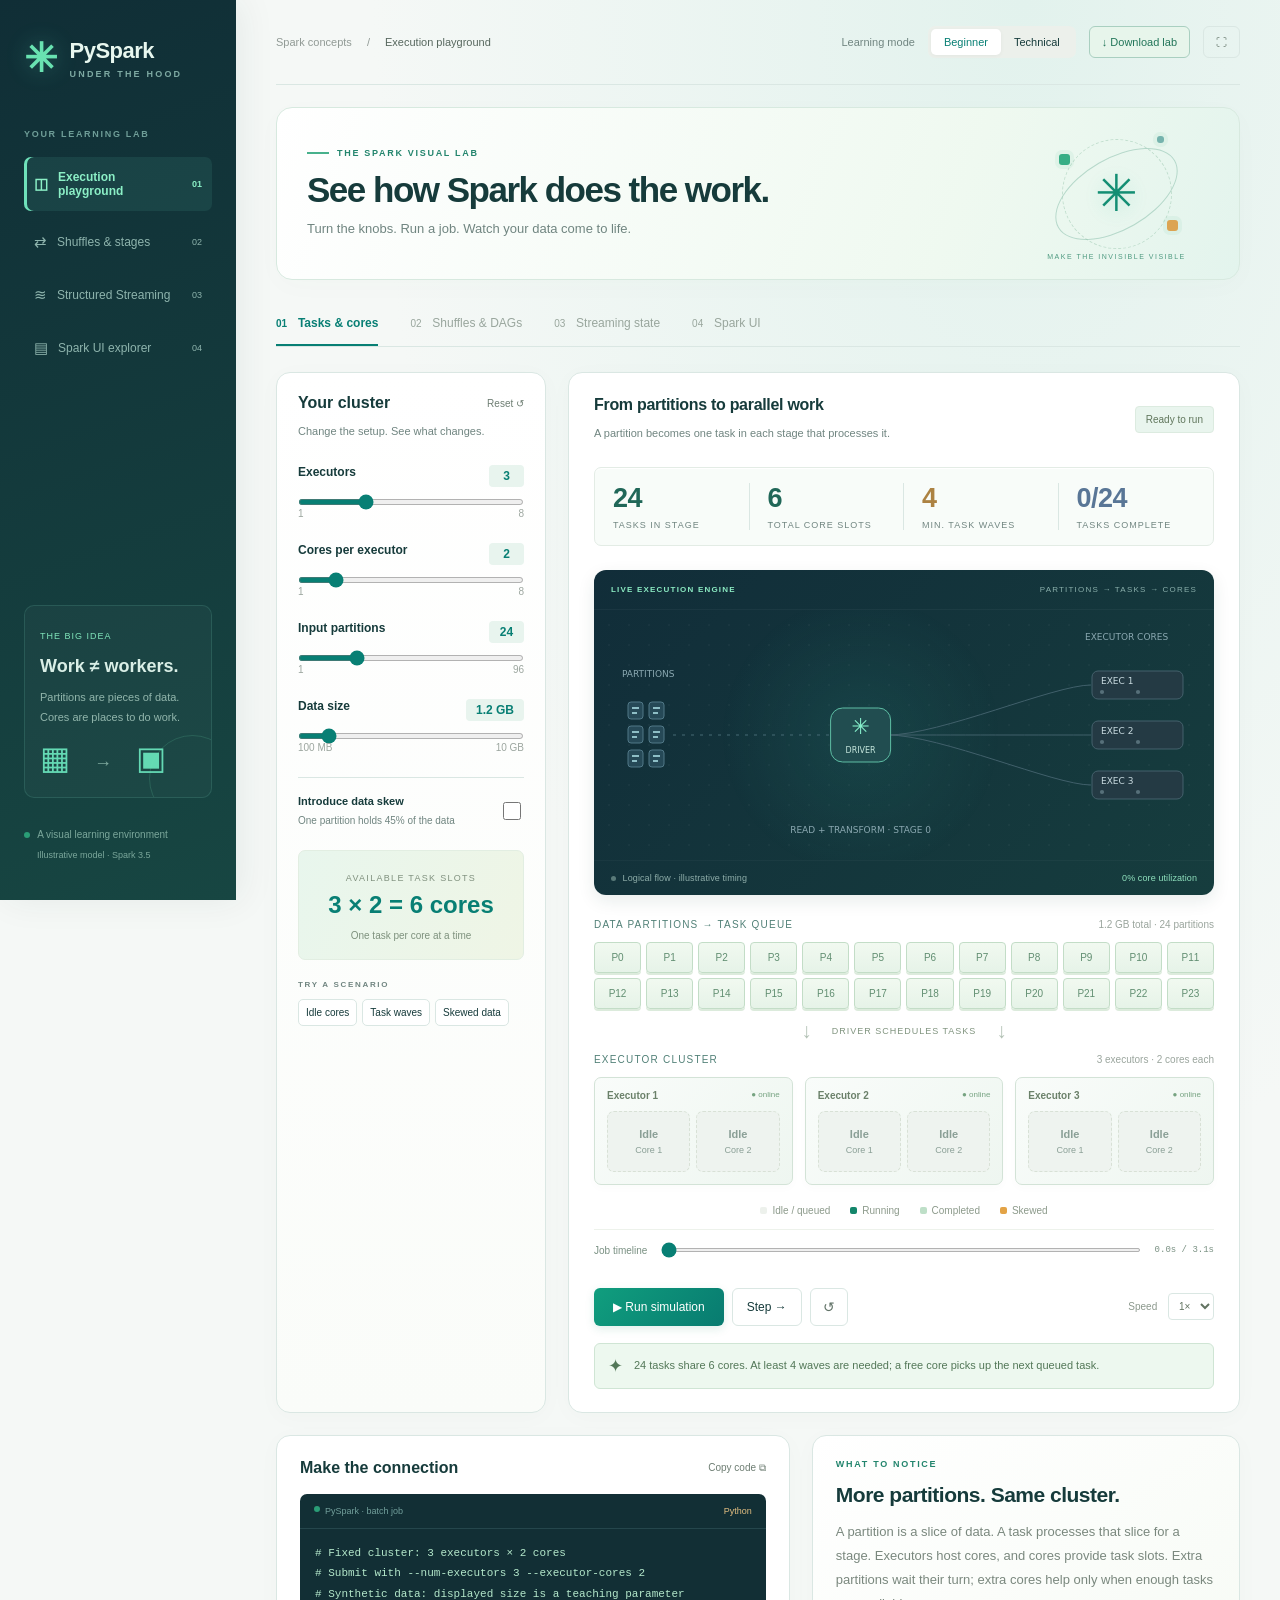
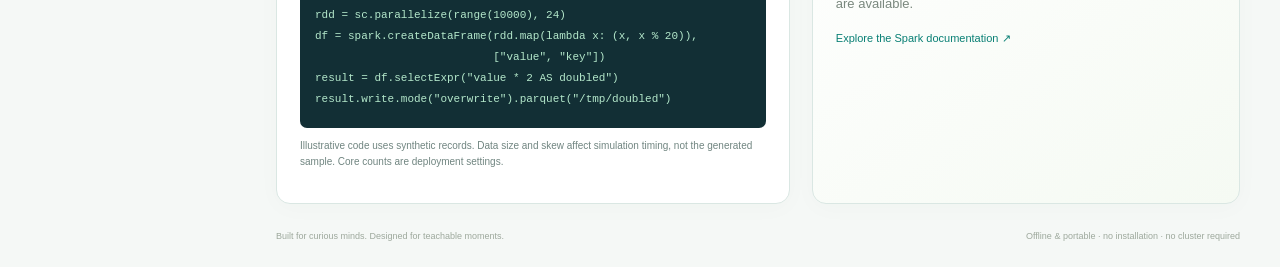
==== index.html @ b38eea1f "Add interactive offline PySpark visual lab" ====
<!doctype html><html lang="en"><head><meta charset="utf-8"><meta name="viewport" content="width=device-width,initial-scale=1"><meta name="description" content="An interactive visual lab for understanding Spark tasks, executor cores, shuffles and stateful streaming."><title>PySpark Under the Hood</title><style>:root{--green:#087d60;--mint:#e6f5ed;--ink:#1f3430;--muted:#7c8883;--line:#e2e8e3;--amber:#e6a23c}*{box-sizing:border-box}body{margin:0;background:#f7f9f6;color:var(--ink);font:14px -apple-system,BlinkMacSystemFont,"Segoe UI",sans-serif}button,input,select{font:inherit}button,a,input,select{outline-offset:4px}button{cursor:pointer}button{border:0;background:none;color:inherit}aside{position:fixed;inset:0 auto 0 0;width:236px;background:#fff;border-right:1px solid var(--line);padding:35px 24px;display:flex;flex-direction:column}.brand{display:flex;gap:12px;align-items:center;color:var(--ink);text-decoration:none;font-size:22px;font-weight:750;letter-spacing:-.5px}.logo{font-size:40px;color:var(--green)}.brand-sub{display:block;font-size:9px;letter-spacing:2.2px;margin-top:5px}.nav-label,.preset-label{font-size:9px;letter-spacing:1.7px;color:var(--muted);font-weight:700;margin:48px 0 18px}nav{display:grid;gap:9px}nav button{display:flex;gap:10px;align-items:center;padding:13px 10px;text-align:left;border-radius:7px;font-size:15px;color:#7e8984}nav button span{font-size:12px}nav small{margin-left:auto;font-size:9px}nav button.selected{background:var(--mint);color:var(--green);font-weight:650}.sidebar-note{margin-top:auto;border:1px solid #e2ece4;border-radius:10px;background:#f9fbf8;padding:20px 15px}.pill{font-size:9px;letter-spacing:1px;color:var(--green)}h3{font-size:18px;margin:14px 0 9px}.sidebar-note p{font-size:11px;line-height:1.8;color:#7c8883}.mini-blocks{font-size:32px;color:var(--green)}.mini-blocks span{font-size:18px;margin:0 15px;color:#a4b2a9}.aside-footer{font-size:10px;line-height:2;margin-top:27px;color:#74827a}.aside-footer small{padding-left:13px;font-size:9px}.green-dot{display:inline-block;width:6px;height:6px;background:#2a9d76;border-radius:100%;margin-right:5px}main{margin-left:236px;padding:0 40px;max-width:1700px}header{height:85px;border-bottom:1px solid var(--line);display:flex;justify-content:space-between;align-items:center;font-size:11px}.breadcrumb{color:#919a95}.breadcrumb span{margin:0 12px}.breadcrumb b{color:#57675e;font-weight:500}.header-actions{display:flex;align-items:center;gap:13px}.mode-label{color:var(--muted)}.segmented{background:#ecf0eb;padding:3px;border-radius:7px;display:flex}.segmented button{font-size:11px;padding:7px 13px;border-radius:5px}.segmented button.active{background:#fff;box-shadow:0 1px 4px #0000000b;color:var(--green)}.icon-button{border:1px solid var(--line);border-radius:6px;padding:9px 12px;color:#627368}.heading{display:flex;justify-content:space-between;align-items:center;padding:32px 0 25px}.eyebrow{font-size:9px;letter-spacing:1.7px;font-weight:700;color:var(--green)}h1{font-size:34px;letter-spacing:-1.1px;margin:12px 0 9px;font-weight:650}.heading p{color:var(--muted);font-size:13px;margin:0}.lab-badge{border:1px solid var(--line);border-radius:20px;background:#fff;padding:9px 13px;font-size:10px}.lesson-tabs{display:flex;gap:32px;border-bottom:1px solid var(--line);margin-bottom:25px}.lesson-tabs button{padding:14px 0;color:#99a69d;font-size:10px;border-bottom:2px solid transparent}.lesson-tabs span{font-size:12px;margin-left:8px}.lesson-tabs .selected{color:var(--green);border-color:var(--green);font-weight:650}.workspace{display:grid;grid-template-columns:270px minmax(0,1fr);gap:22px}.card{background:#fff;border:1px solid var(--line);border-radius:12px}.controls{padding:21px}.panel-heading{display:flex;justify-content:space-between;align-items:center;gap:12px}h2{font-size:15px;font-weight:650;margin:0}.text-button{font-size:10px;color:#6d7d72;padding:0}.small{font-size:10px;line-height:1.6}.muted{color:var(--muted)}.control{margin-top:23px}.control label{display:flex;justify-content:space-between;font-size:11px;font-weight:600}.control output{background:#f1f5ef;border:1px solid #e6ece4;padding:3px 8px;border-radius:4px;min-width:35px;text-align:center;color:var(--green);font-size:12px}.control input{width:100%;accent-color:var(--green);margin:12px 0 3px;height:5px}.range-ends{display:flex;justify-content:space-between;color:#9ca69f;font-size:9px}.control-divider{border-top:1px solid var(--line);margin:24px 0 17px}.toggle-row{display:flex;justify-content:space-between;align-items:center;font-size:10px;gap:8px}.toggle-row small{display:block;font-size:9px;color:var(--muted);margin-top:6px}.toggle-row input{accent-color:var(--green);width:18px;height:18px}.formula{margin-top:22px;background:#f0f7f1;border:1px solid #e2eee2;border-radius:7px;text-align:center;padding:14px}.formula small{font-size:8px;letter-spacing:1.3px;color:#80917f}.formula b{display:block;font-size:20px;color:var(--green);margin:7px 0}.formula span{font-size:9px;color:#7e917d}.preset-label{margin:20px 0 10px;font-size:8px}.presets{display:flex;gap:5px;flex-wrap:wrap}.presets button{font-size:9px;border:1px solid var(--line);padding:7px;border-radius:5px}.simulation{padding:23px 25px;display:flex;flex-direction:column;min-width:0}.panel-heading p{margin-bottom:0}.status{font-size:9px;white-space:nowrap;border-radius:4px;background:#f0f5ef;color:#60765c;padding:6px 9px}.metrics{display:grid;grid-template-columns:repeat(4,1fr);margin:24px 0;border:1px solid var(--line);border-radius:7px;padding:15px 0}.metric{padding:0 18px;border-right:1px solid var(--line)}.metric:last-child{border:0}.metric b{font-size:24px;font-weight:600;display:block;letter-spacing:-.5px}.metric small{font-size:8px;color:var(--muted);letter-spacing:1px;display:block;margin-top:6px}.visual-label{font-size:9px;letter-spacing:1.3px;color:#76877b;display:flex;justify-content:space-between;margin-bottom:12px}.visual-label span{letter-spacing:0;font-size:9px;color:#9aa59d}.partition-grid{display:grid;grid-template-columns:repeat(12,1fr);gap:5px}.partition{border:1px solid #b5dcc5;background:#edf7ee;border-radius:4px;padding:8px 0;text-align:center;color:#618e71;font-size:9px;transition:background .25s,transform .25s}.partition.running{background:var(--green);color:#fff;border-color:var(--green);transform:translateY(-2px)}.partition.done{background:#c4e5d2;color:#34724e}.partition.hot{border-color:var(--amber);background:#fff2dd;color:#a57927}.partition.hot.running{background:#d89429;color:white}.flow{height:45px;display:flex;align-items:center;justify-content:center;color:#b4c2b6;font-size:21px;gap:20px}.flow small{font-size:9px;color:#80947f;letter-spacing:1px}.executors{display:grid;gap:12px}.executor{border:1px solid #dce7dc;border-radius:7px;padding:12px;background:#fafcf9}.executor-head{display:flex;justify-content:space-between;font-size:9px;margin-bottom:10px;color:#6b816a}.core-grid{display:grid;gap:6px}.core{background:#eef2ed;border:1px dashed #d8e1d6;border-radius:5px;height:55px;display:flex;flex-direction:column;justify-content:center;align-items:center;gap:5px;color:#9ca99a;font-size:9px;position:relative;overflow:hidden}.core.running{background:#e5f4e9;border:1px solid #9bc8ab;color:var(--green)}.core.hot{background:#fff2df;border-color:#e5bc78;color:#a47323}.core b{font-size:10px;z-index:1}.core small{font-size:8px;z-index:1}.core .progress{position:absolute;height:3px;bottom:0;left:0;background:#23966f}.legend{display:flex;justify-content:center;gap:20px;font-size:9px;color:#8c9a8b;padding:20px 0 13px}.legend i{display:inline-block;width:7px;height:7px;border-radius:2px;margin-right:5px;background:#edf1ec}.legend .r{background:#13866b}.legend .d{background:#bedfc8}.legend .h{background:#e3a346}.runbar{border-top:1px solid var(--line);padding-top:17px;display:flex;align-items:center;justify-content:space-between;margin-top:auto}.runbar>div{display:flex;gap:8px}.primary{background:var(--green);color:#fff;padding:11px 17px;border-radius:6px;font-size:11px}.secondary{border:1px solid var(--line);padding:11px 14px;border-radius:6px;font-size:11px}.speed{font-size:10px;color:#8b988c}.speed select{border:1px solid var(--line);padding:6px;border-radius:4px;background:white;color:#627361;margin-left:8px}.insight{display:flex;align-items:center;gap:11px;background:#f4f8ee;border:1px solid #e9eddf;border-radius:6px;margin-top:17px;padding:11px 13px;color:#6a8054}.insight>span{font-size:18px}.insight p{font-size:10px;line-height:1.6;margin:0}.bottom-grid{display:grid;grid-template-columns:1.2fr 1fr;gap:22px;margin:22px 0}.code-card,.takeaway{padding:23px}.code-meta{display:flex;font-size:9px;color:#8ca493;margin-top:17px;padding:12px 14px;background:#162d27;border-radius:7px 7px 0 0}.code-meta span:last-child{margin-left:auto}pre{margin:0;background:#162d27;color:#c6e0ce;padding:0 15px 18px;border-radius:0 0 7px 7px;overflow:auto;font:11px/1.8 ui-monospace,SFMono-Regular,monospace;min-height:150px}.takeaway h2{font-size:21px;margin-top:14px;letter-spacing:-.5px}.takeaway p{font-size:12px;line-height:1.85;color:#7a887e}.takeaway a{font-size:10px;color:var(--green);text-decoration:none}.tech-note{background:#f6f7f4;border-left:2px solid #bdcabb;padding:11px;font-size:10px;line-height:1.7;margin:14px 0}.dag{display:flex;align-items:center;justify-content:center;gap:10px;margin:8px 0 22px;flex-wrap:wrap}.dag-node{border:1px solid #bcd4c2;background:#f0f8f1;border-radius:6px;padding:12px 15px;font-size:10px;text-align:center}.dag-node small{display:block;color:#93a08f;font-size:8px;margin-top:5px}.boundary{color:#af792a;border:1px dashed #dcb36a;background:#fff7e8}.dag-node.current{box-shadow:0 0 0 2px #318d67}.stream-banner{background:#f0f7f1;border:1px solid #d9e9d8;border-radius:7px;padding:15px;margin-bottom:18px}.stream-banner b{font-size:13px;display:block;margin-bottom:7px}.stream-banner p{font-size:10px;margin:0;line-height:1.6;color:#72866e}.state-grid{display:grid;grid-template-columns:repeat(40,1fr);gap:2px;margin:8px 0 12px}.state-cell{height:8px;border-radius:1px;background:#ddeedd}.state-cell.running{background:#16876a}.state-cell.done{background:#91c4a4}.state-label{font-size:9px;color:#8a9987;line-height:1.6}.state-choices{display:flex;gap:5px;margin:17px 0}.state-choices button{border:1px solid var(--line);border-radius:5px;padding:9px;font-size:10px}.state-choices button.active{background:var(--mint);border-color:#9dcbb5;color:var(--green)}.stage-strip{display:flex;gap:8px;margin:18px 0}.stage-pill{flex:1;padding:11px;border:1px solid var(--line);border-radius:5px;font-size:10px}.stage-pill.current{background:var(--mint);border-color:#9dcbb5}.stage-pill small{display:block;font-size:8px;color:#7d8a80;margin-top:4px}.ui-table{width:100%;border-collapse:collapse;font-size:10px;margin:15px 0}.ui-table th{text-align:left;color:#8a988a;font-weight:500;padding:10px;border-bottom:1px solid var(--line)}.ui-table td{padding:12px 10px;border-bottom:1px solid #eff2ec}.table-progress{height:5px;background:#edf1e9;border-radius:4px;min-width:70px}.table-progress i{height:100%;background:var(--green);display:block}.timeline{display:grid;gap:6px;margin:15px 0}.timeline-row{display:flex;align-items:center;gap:8px;font-size:8px;color:#869781}.timeline-row div{flex:1;position:relative;height:14px;background:#f2f5ee}.timeline-row i{position:absolute;height:10px;top:2px;background:#a7d5b5;border-radius:2px}.ui-tabs{font-size:10px;color:var(--green);border-bottom:1px solid var(--line);padding:12px 0;word-spacing:20px}footer{display:flex;justify-content:space-between;color:#9da89c;font-size:9px;padding:5px 0 26px}.presentation aside{display:none}.presentation main{margin-left:0;max-width:1500px;margin:auto}button:hover{filter:brightness(.94)}@media(min-width:1450px){main{padding:0 55px}.simulation{padding:26px 32px}}@media(max-width:1100px){aside{width:200px;padding:28px 16px}main{margin-left:200px;padding:0 24px}.workspace{grid-template-columns:240px 1fr}.lesson-tabs{gap:22px}.metric{padding:0 10px}.metric small{letter-spacing:0}h1{font-size:28px}.lab-badge{display:none}}@media(max-width:850px){aside{display:none}main{margin-left:0;padding:0 20px}.workspace{grid-template-columns:1fr}.controls #sliders{display:grid;grid-template-columns:1fr 1fr;gap:0 24px}.controls .formula{display:none}.controls .presets{display:inline-flex}.bottom-grid{grid-template-columns:1fr}.lesson-tabs{gap:16px}.mode-label{display:none}.simulation{min-height:530px}}@media(max-width:500px){header{height:70px}.breadcrumb{display:none}.header-actions{margin-left:auto}.lesson-tabs{gap:10px;justify-content:space-between}.lesson-tabs span{font-size:9px;margin-left:3px}.heading{padding:24px 0}h1{font-size:25px}.simulation{padding:20px 15px}.metric b{font-size:20px}.metric small{font-size:7px}.speed{display:none}.partition-grid{grid-template-columns:repeat(8,1fr)}footer{display:block}footer span{display:block;margin-top:7px}.executors{grid-template-columns:repeat(2,1fr)!important}.state-grid{grid-template-columns:repeat(25,1fr)}.core-grid{grid-template-columns:repeat(2,1fr)!important}}@media(prefers-reduced-motion:reduce){*{transition:none!important}}
/* Offline visual lab, edition 2 */
:root{--green:#087f74;--mint:#e0f5ee;--ink:#163b3b;--line:#dae7e3;--muted:#708580}body{background:radial-gradient(ellipse at 80% 0%,#e2f2ed 0,transparent 45%),#f5f8f6}aside{background:linear-gradient(160deg,#102e36,#174642);border:0;color:#d9eee6;box-shadow:5px 0 35px #123a3212}.brand{color:#e8f7ef}.logo{color:#69e2b1;text-shadow:0 0 25px #53d5b955}.brand-sub{color:#7eaaa3}.nav-label{color:#6f9e98}nav button{color:#8eb4ad;transition:background .2s,transform .2s}nav button.selected{background:#6ae0bc18;color:#8befc6;box-shadow:inset 3px 0 #6fe1ba}nav button:hover{background:#ffffff0a;transform:translateX(3px)}.sidebar-note{background:#ffffff07;border:1px solid #7adac026;position:relative;overflow:hidden}.sidebar-note:after{content:'';position:absolute;right:-25px;bottom:-25px;width:85px;height:85px;border:1px solid #70e3b529;border-radius:50%}.sidebar-note .pill{color:#80e5bb}.sidebar-note p{color:#92b6ac}.mini-blocks{color:#64d9b4}.mini-blocks span{color:#7faa9f}.aside-footer{color:#7ba79b}.heading{position:relative;min-height:150px;margin:22px 0;padding:28px 30px;border:1px solid #d7e9df;border-radius:16px;background:linear-gradient(110deg,#ffffff 0%,#eff9f0 70%,#e3f4ed 100%);overflow:hidden;box-shadow:0 6px 28px #315b4505}.heading h1{font-size:35px;letter-spacing:-1.5px;position:relative;z-index:1}.heading p{font-size:13px;position:relative;z-index:1;max-width:560px;line-height:1.6}.eyebrow{display:flex;align-items:center;gap:8px;color:#23856d}.eyebrow-line{height:2px;width:22px;background:#48b18c;display:inline-block}.hero-art{position:relative;width:185px;height:115px;flex-shrink:0;display:flex;align-items:center;justify-content:center}.spark-core{font-size:51px;color:#138e73;text-shadow:0 4px 20px #27b39533;animation:spark-breathe 4s ease-in-out infinite}.orbit{position:absolute;width:135px;height:72px;border:1px solid #82b9a680;border-radius:50%;transform:rotate(-30deg)}.orbit-two{transform:rotate(40deg);width:110px;height:110px;border-style:dashed;border-color:#9cc7b080}.hero-art small{position:absolute;bottom:-9px;font-size:7px;letter-spacing:1.5px;color:#4e9a80}.satellite{position:absolute;width:11px;height:11px;border-radius:3px;background:#37ae85;box-shadow:0 0 0 4px #39ab8512}.s1{top:18px;left:35px;animation:float-one 5s ease-in-out infinite}.s2{bottom:20px;right:31px;background:#dca452;animation:float-one 4s ease-in-out infinite reverse}.s3{top:0;right:45px;width:7px;height:7px;background:#75b3ad;animation:float-one 6s ease-in-out infinite}.card{border-radius:14px;box-shadow:0 4px 24px #18453906}.controls{background:linear-gradient(#fff,#fafcf9)}.panel-heading h2{font-size:16px}.simulation{position:relative}.simulation .panel-heading h2{letter-spacing:-.3px}.metrics{background:#f8fcf9;border-color:#e3ece5;box-shadow:inset 0 1px 0 #fff}.metric b{color:#206758;font-size:27px}.metric small{font-size:9px}.metrics .metric:nth-child(3) b{color:#ac8242}.metrics .metric:nth-child(4) b{color:#597696}.control label{font-size:12px}.small{font-size:11px}.controls .range-ends{font-size:10px}.controls output{background:#e8f4ee;border:0;font-weight:650;padding:4px 10px}.controls input[type=range]{height:6px}.formula{background:linear-gradient(115deg,#e8f6ed,#eff5e5);padding:17px}.formula b{font-size:24px}.formula small{font-size:9px}.formula span{font-size:10px}.control{margin-top:24px}.presets button{background:#fff;transition:background .2s,box-shadow .2s;font-size:10px}.presets button:hover{background:#e9f7ef;box-shadow:0 2px 7px #246d4722}.toggle-row{font-size:11px}.toggle-row small{font-size:10px;line-height:1.5}.primary{background:linear-gradient(130deg,#109e7e,#087b70);box-shadow:0 3px 10px #14896322;font-size:12px;padding:12px 19px;transition:transform .2s,box-shadow .2s}.primary:hover{transform:translateY(-1px);box-shadow:0 5px 14px #14896333}.secondary{font-size:12px;background:#fff}.status{background:#e9f5ee;border:1px solid #dcebe0;padding:7px 10px;font-size:10px}.download-button{border:1px solid #a9cfc0;background:#e7f5eb;color:#227559;font-size:11px;padding:9px 12px;border-radius:6px}.engine{border-radius:12px;background:linear-gradient(135deg,#112d39,#163d3e);margin:0 0 24px;overflow:hidden;box-shadow:0 6px 17px #113c3418;position:relative}.engine-top,.engine-footer{display:flex;justify-content:space-between;align-items:center;padding:15px 17px;color:#8aafab;font-size:8px;letter-spacing:1.2px}.engine-top span:first-child{color:#8beac2;font-weight:600}.engine-top{border-bottom:1px solid #ffffff0a}.engine-footer{padding:12px 17px;letter-spacing:.1px;font-size:9px;border-top:1px solid #ffffff08;color:#8eada9}.engine-footer span:last-child{color:#8fe0bd}canvas#engine{display:block;width:100%;height:250px}.live-dot{display:inline-block;width:5px;height:5px;border-radius:50%;background:#597a79;margin-right:4px}.is-running .live-dot{background:#82e6b7;box-shadow:0 0 8px #82e6b7;animation:live-pulse 1.5s ease-in-out infinite}.playhead{display:flex;align-items:center;gap:12px;border-top:1px solid #edf2eb;padding:15px 0;color:#799082;font-size:10px}.playhead input{flex:1;min-width:30px;height:4px;accent-color:var(--green)}.playhead output{white-space:nowrap;font:9px ui-monospace,monospace}.visual-label{font-size:10px;color:#518077;letter-spacing:1.2px}.visual-label span{font-size:10px}.partition{padding:9px 0;font-size:10px;background:linear-gradient(#f1f9f0,#e6f3e8);border-color:#c3ddc7;box-shadow:0 2px 0 #dcebdc}.partition.running{background:linear-gradient(#21ab87,#087e6b);box-shadow:0 3px 7px #24967833;color:white;transform:translateY(-2px)}.partition.done{background:#daf0dc;border-color:#c4e3c8;box-shadow:none}.partition.hot{background:#fff1d9;border-color:#e8c58b}.partition.hot.running{background:linear-gradient(#e9b35c,#cd933b)}.core{height:61px;border-radius:7px;color:#8a9f96;background:#eef3ef}.core.running{background:linear-gradient(135deg,#e1f6ec,#cdeede);border:1px solid #91cdb1;box-shadow:0 3px 9px #1e955610}.core .progress{height:4px;background:linear-gradient(90deg,#0f9276,#55c48c)}.core.hot{background:linear-gradient(135deg,#fff2db,#ffe6b9);border-color:#dcaf6b}.core.hot .progress{background:#d5a041}.core b{font-size:11px}.core small{font-size:9px}.executor{background:linear-gradient(135deg,#f9fcfa,#eef6f0);border-color:#d3e3d7;box-shadow:0 3px 10px #275b3805}.executor-head{font-size:10px}.executor-head span{font-size:8px;color:#76a381}.insight{border-color:#cfe5d4;background:#edf8ef;color:#537858}.insight p{font-size:11px}.takeaway{background:linear-gradient(145deg,#fff,#f5faf3)}.takeaway p{font-size:13px}.takeaway a{font-size:11px}.tech-note{font-size:11px;background:#f1f5ee}.code-card pre{font-size:11px;line-height:1.9;background:#122f35;color:#b4e8cb}.code-meta{background:#122f35;color:#729f9b;border-bottom:1px solid #25464c;margin-bottom:0;padding-bottom:12px}pre{padding-top:14px}.code-meta span:last-child{color:#e1bd80}.code-card{overflow:hidden}.code-card .small{font-size:10px}.state-comparison{display:grid;grid-template-columns:1fr 1fr 60px;gap:10px;margin:0 0 18px}.compare-card{border:1px solid #e1e9e0;border-radius:9px;padding:15px;background:#f8faf5}.compare-card.chosen{background:linear-gradient(120deg,#edf8ef,#e2f2e9);border-color:#92c7ac;box-shadow:0 3px 12px #257e4310}.compare-card>span{font-size:8px;letter-spacing:1.2px;color:#71917d}.compare-card>b{display:block;font-size:30px;letter-spacing:-1px;color:#347855;margin:5px 0}.compare-card small{font-size:9px;color:#71917d}.compare-bars{display:grid;grid-template-columns:repeat(12,1fr);gap:3px;min-height:31px;align-content:start;margin-bottom:8px}.compare-bars i{height:5px;background:#78bf98;border-radius:1px}.compare-equals{display:flex;align-items:center;justify-content:center;flex-direction:column;color:#819989}.compare-equals b{font-size:30px}.compare-equals span{font-size:9px;text-align:center;line-height:1.6}.state-cell{height:9px;box-shadow:inset 0 0 0 .5px #aad0ab33}.state-cell.running{background:#138972;box-shadow:0 0 4px #52ccae}.stream-banner{border-left:3px solid #179b7e}.dag-node{background:linear-gradient(#f6fbf5,#e7f3e8);border-color:#c1dcca;padding:14px 16px;font-size:11px}.dag-node.current{border-color:#4caa86;box-shadow:0 0 0 2px #189d6c15}.dag-node.boundary{background:#fff6e6;border-color:#d9b774}.stage-pill{font-size:11px}.stage-pill small{font-size:9px}.ui-table{font-size:11px}.timeline-row{font-size:9px}.timeline-row div{height:18px;border-radius:3px}.timeline-row i{height:14px;background:linear-gradient(90deg,#5cbea2,#a7d5b5)!important}.legend{font-size:10px}.runbar{border-top:0}.technical-mode .tech-note{border-color:#618f9b;background:#edf4f6}.technical-mode #technical{color:#477b92}.technical-mode .eyebrow{color:#487d91}@keyframes spark-breathe{0%,100%{transform:scale(1) rotate(0deg)}50%{transform:scale(1.08) rotate(9deg)}}@keyframes float-one{0%,100%{transform:translate(0,0) rotate(0deg)}50%{transform:translate(5px,-9px) rotate(18deg)}}@keyframes live-pulse{0%,100%{opacity:1}50%{opacity:.4}}@media(max-width:1200px){.hero-art{width:130px}.heading h1{font-size:30px}.heading{padding:24px}.download-button{font-size:10px}.header-actions{gap:8px}.mode-label{display:none}}@media(max-width:1000px){.hero-art{display:none}.metric b{font-size:24px}.engine-top{font-size:7px;letter-spacing:.5px}.metric small{font-size:8px}}@media(max-width:500px){.download-button{padding:8px;font-size:9px}.heading{padding:20px}.heading h1{font-size:25px}.heading p{font-size:12px}.engine-top{flex-wrap:wrap;gap:8px}.state-comparison{grid-template-columns:1fr 1fr}.compare-equals{display:none}.state-grid{grid-template-columns:repeat(25,1fr)}.engine-footer{font-size:8px}.metric b{font-size:21px}.metric small{font-size:7px}.playhead label{font-size:9px}.header-actions{width:100%;justify-content:flex-end}.segmented button{padding:7px 9px}}@media(prefers-reduced-motion:reduce){*,*:before,*:after{animation:none!important;transition:none!important}}
</style></head><body>
<aside><a class="brand" href="#"><span class="logo">✳</span><span>PySpark<span class="brand-sub">UNDER THE HOOD</span></span></a><div class="nav-label">YOUR LEARNING LAB</div><nav><button data-view="execution" class="selected">◫ <span>Execution playground</span><small>01</small></button><button data-view="shuffle">⇄ <span>Shuffles & stages</span><small>02</small></button><button data-view="streaming">≋ <span>Structured Streaming</span><small>03</small></button><button data-view="ui">▤ <span>Spark UI explorer</span><small>04</small></button></nav><div class="sidebar-note"><span class="pill">THE BIG IDEA</span><h3>Work ≠ workers.</h3><p>Partitions are pieces of data.<br>Cores are places to do work.</p><div class="mini-blocks">▦ <span>→</span> ▣</div></div><div class="aside-footer"><span class="green-dot"></span> A visual learning environment<br><small>Illustrative model · Spark 3.5</small></div></aside>
<main><header><div class="breadcrumb">Spark concepts <span>/</span> <b id="crumb">Execution playground</b></div><div class="header-actions"><span class="mode-label">Learning mode</span><div class="segmented"><button id="beginner" class="active">Beginner</button><button id="technical">Technical</button></div><button id="download" class="download-button" title="Save a portable offline copy">↓ Download lab</button><button id="present" class="icon-button" title="Toggle presentation mode">⛶</button></div></header>
<section class="heading"><div><div class="eyebrow"><span class="eyebrow-line"></span> THE SPARK VISUAL LAB</div><h1 id="title">See how Spark does the work.</h1><p id="subtitle">Turn the knobs. Run a job. Watch your data come to life.</p></div><div class="hero-art" aria-hidden="true"><span class="orbit orbit-one"></span><span class="orbit orbit-two"></span><div class="spark-core">✳</div><i class="satellite s1"></i><i class="satellite s2"></i><i class="satellite s3"></i><small>MAKE THE INVISIBLE VISIBLE</small></div></section>
<div class="lesson-tabs"><button data-view="execution" class="selected">01 <span>Tasks & cores</span></button><button data-view="shuffle">02 <span>Shuffles & DAGs</span></button><button data-view="streaming">03 <span>Streaming state</span></button><button data-view="ui">04 <span>Spark UI</span></button></div>
<section class="workspace"><div class="controls card"><div class="panel-heading"><h2>Your cluster</h2><button id="reset" class="text-button">Reset ↺</button></div><p class="muted small">Change the setup. See what changes.</p><div id="sliders"></div><div class="control-divider"></div><label class="toggle-row"><span><b>Introduce data skew</b><small>One partition holds 45% of the data</small></span><input id="skew" type="checkbox"></label><div id="extra-controls"></div><div class="formula"><small>AVAILABLE TASK SLOTS</small><b id="slots"></b><span>One task per core at a time</span></div><div class="preset-label">TRY A SCENARIO</div><div class="presets"><button data-preset="idle">Idle cores</button><button data-preset="waves">Task waves</button><button data-preset="skew">Skewed data</button></div></div>
<div class="simulation card"><div class="panel-heading"><div><h2 id="sim-title">From partitions to parallel work</h2><p class="muted small" id="sim-note">A partition becomes one task in this stage.</p></div><span id="status" class="status">Ready to run</span></div><div class="metrics" id="metrics"></div><div class="engine"><div class="engine-top"><span>LIVE EXECUTION ENGINE</span><span id="engine-state">PARTITIONS → TASKS → CORES</span></div><canvas id="engine" aria-label="Animated data partitions moving through the driver to executor cores" role="img"></canvas><div class="engine-footer"><span><i class="live-dot"></i> Logical flow · illustrative timing</span><span id="engine-util">0% core utilization</span></div></div><div id="visual"></div><div class="playhead"><label for="scrub">Job timeline</label><input id="scrub" type="range" min="0" max="1000" value="0" aria-label="Seek through the simulation"><output id="clock">0.0s</output></div><div class="runbar"><div><button id="run" class="primary">▶ Run simulation</button><button id="step" class="secondary">Step →</button><button id="restart" class="icon-button" title="Restart simulation">↺</button></div><label class="speed">Speed <select id="speed"><option value="1">1×</option><option value="2">2×</option><option value="4">4×</option></select></label></div><div class="insight"><span>✦</span><p id="insight"></p></div></div></section>
<section class="bottom-grid"><div class="card code-card"><div class="panel-heading"><h2>Make the connection</h2><button class="text-button" id="copy">Copy code ⧉</button></div><div class="code-meta"><span class="green-dot"></span> <span id="code-title">PySpark · batch job</span><span>Python</span></div><pre><code id="code"></code></pre><p class="small muted" id="code-note"></p></div><div class="card takeaway"><div class="eyebrow">WHAT TO NOTICE</div><h2 id="take-title">More partitions. Same cluster.</h2><p id="take-text"></p><div id="technical-note"></div><a id="docs" href="https://spark.apache.org/docs/3.5.7/rdd-programming-guide.html" target="_blank" rel="noreferrer">Explore the Spark documentation ↗</a></div></section><footer>Built for curious minds. Designed for teachable moments.<span>Offline & portable · no installation · no cluster required</span></footer></main><script>const $=id=>document.getElementById(id);
const cfg={executors:3,cores:2,partitions:24,size:1200,shuffle:12,state:200,skew:false,repartition:false,target:16};
let view='execution',technical=false,running=false,elapsed=0,last=0,model=[],total=0;
const names={execution:'Execution playground',shuffle:'Shuffles & stages',streaming:'Structured Streaming',ui:'Spark UI explorer'};
const titles={execution:['See how Spark does the work.','Turn the knobs. Run a job. Watch your data come to life.'],shuffle:['Follow the data through a shuffle.','Trace the DAG. Cross a stage boundary. See why data moves.'],streaming:['More state partitions. Same cluster.','Explore how streaming state is distributed and processed, one micro-batch at a time.'],ui:['Read the story behind the Spark UI.','Connect the running simulation to the metrics you see in a real job.']};
const specs=[['executors','Executors',1,8,1],['cores','Cores per executor',1,8,1],['partitions','Input partitions',1,96,1],['size','Data size',100,10000,100]];
function slider(key,label,min,max,step){return `<div class="control"><label for="${key}">${label}<output id="out-${key}">${key==='size'?fmt(cfg[key]):cfg[key]}</output></label><input id="${key}" type="range" min="${min}" max="${max}" step="${step}" value="${cfg[key]}"><div class="range-ends"><span>${key==='size'?'100 MB':min}</span><span>${key==='size'?'10 GB':max}</span></div></div>`}
function fmt(n){return n>=1000?`${(n/1000).toFixed(1)} GB`:`${Math.round(n)} MB`}
function controls(){ $('sliders').innerHTML=specs.map(s=>slider(...s)).join(''); $('skew').checked=cfg.skew;$('skew').disabled=view==='streaming'; $('extra-controls').innerHTML=view==='streaming'?`<div class="state-choices"><button data-state="200" class="${cfg.state===200?'active':''}">200 state partitions</button><button data-state="800" class="${cfg.state===800?'active':''}">800 state partitions</button></div><p class="small muted">Comparison of two fresh queries with separate checkpoints.</p>`:view==='shuffle'?slider('shuffle','SQL shuffle partitions',1,96,1)+`<label class="toggle-row" style="margin-top:18px"><span><b>Add repartition()</b><small>An explicit extra shuffle before groupBy</small></span><input id="repartition" type="checkbox" ${cfg.repartition?'checked':''}></label>`+(cfg.repartition?slider('target','repartition() target',1,96,1):''):'';
$('sliders').querySelectorAll('input').forEach(bindRange);$('extra-controls').querySelectorAll('input[type=range]').forEach(bindRange);const r=$('repartition');if(r)r.onchange=()=>{cfg.repartition=r.checked;resetSimulation();controls();render()};document.querySelectorAll('[data-state]').forEach(b=>b.onclick=()=>{cfg.state=+b.dataset.state;resetSimulation();controls();render()})}
function bindRange(el){el.oninput=()=>{cfg[el.id]=+el.value;resetSimulation();$('out-'+el.id).textContent=el.id==='size'?fmt(cfg[el.id]):cfg[el.id];render()}}
function buildModel(){const slots=cfg.executors*cfg.cores;let stages=view==='streaming'?[{name:'Read events',n:cfg.partitions,kind:'input'},{name:'Update state + sink',n:cfg.state,kind:'state'}]:view==='shuffle'?[{name:'Read + filter',n:cfg.partitions,kind:'input'},...(cfg.repartition?[{name:'Repartition output',n:cfg.target,kind:'repartition'}]:[]),{name:'Aggregate + write',n:cfg.shuffle,kind:'aggregate'}]:[{name:'Read + transform',n:cfg.partitions,kind:'input'}];let start=0;
model=stages.map((s,si)=>{const clocks=Array(slots).fill(start);const tasks=Array.from({length:s.n},(_,id)=>{let core=clocks.indexOf(Math.min(...clocks));const hot=cfg.skew&&view!=='streaming'&&id===0&&s.n>1;const mb=cfg.size*(cfg.skew&&view!=='streaming'&&s.n>1?(hot?.45:.55/(s.n-1)):1/s.n);const duration=.22+mb/90*(s.kind==='state'?1.25:1);const task={id,core,start:clocks[core],end:clocks[core]+duration,duration,mb,hot};clocks[core]=task.end;return task});const end=Math.max(...clocks);const st={...s,id:si,start,end,tasks};start=end+.65;return st});total=model.at(-1).end}
function resetSimulation(){running=false;elapsed=0;buildModel()}
function currentStage(){return model.find(s=>elapsed<s.end)||model.at(-1)}
function taskStatus(t){return elapsed>=t.end?'done':elapsed>0&&elapsed>=t.start?'running':'pending'}
function metric(val,label){return `<div class="metric"><b>${val}</b><small>${label}</small></div>`}
function render(){const st=currentStage(),slots=cfg.executors*cfg.cores;const active=st.tasks.filter(t=>taskStatus(t)==='running'),done=st.tasks.filter(t=>taskStatus(t)==='done').length;const completed=elapsed>=total;const barrier=elapsed>0&&elapsed<st.start;
$('slots').textContent=`${cfg.executors} × ${cfg.cores} = ${slots} cores`;$('status').textContent=completed?'Job complete':barrier?'Shuffling data':elapsed===0?'Ready to run':running?'Running': 'Paused';$('run').textContent=running?'Ⅱ Pause':completed?'↺ Run again':elapsed?'▶ Resume':'▶ Run simulation';$('sim-title').textContent=view==='streaming'?'A micro-batch, many state stores':view==='shuffle'?'One DAG. Multiple stages.':view==='ui'?'Spark UI · teaching edition':'From partitions to parallel work';$('sim-note').textContent=technical?'Fixed cluster · spark.task.cpus = 1 · AQE disabled · no retries':'A partition becomes one task in each stage that processes it.';
$('metrics').innerHTML=metric(st.n,view==='streaming'&&st.kind==='state'?'STATE TASKS':'TASKS IN STAGE')+metric(slots,'TOTAL CORE SLOTS')+metric(Math.ceil(st.n/slots),'MIN. TASK WAVES')+metric(`${done}/${st.n}`,'TASKS COMPLETE');
let html='';if(view==='shuffle'||view==='streaming')html+=dag(st);
if(view==='streaming'){html+=`${stateComparison()}<div class="stream-banner"><b>${cfg.state} state partitions ≠ ${cfg.state} cores</b><p>${cfg.executors} executors × ${cfg.cores} cores = ${slots} simultaneous tasks. The stateful stage needs at least ${Math.ceil(cfg.state/slots)} waves on this cluster.</p></div><div class="visual-label">PARTITIONED STATE STORES <span>one store per partition for this operator</span></div><div class="state-grid">${Array.from({length:cfg.state},(_,i)=>`<div class="state-cell ${st.kind==='state'?taskStatus(st.tasks[i]):''}" title="State partition ${i} · key hash mod ${cfg.state}"></div>`).join('')}</div><p class="state-label">Each square represents one logical state partition. Tasks update assigned stores and commit a checkpoint version. Stores are logical units, not dedicated machines.</p>`}
if(view==='ui'){html+=ui(st)}else{html+=`<div class="visual-label">${st.kind==='state'?'STATE UPDATE TASK QUEUE':'DATA PARTITIONS → TASK QUEUE'}<span>${fmt(cfg.size)} total · ${st.n} partitions</span></div><div class="partition-grid">${st.tasks.slice(0,96).map(t=>`<div class="partition ${taskStatus(t)} ${t.hot?'hot':''}" title="Partition ${t.id}: ${fmt(t.mb)} · ${taskStatus(t)}">${st.kind==='state'?'S':'P'}${t.id}${t.hot?' ▴':''}</div>`).join('')}</div>${st.n>96?`<p class="state-label">First 96 task cards shown. All ${st.n} tasks are scheduled; the store grid above shows every state partition.</p>`:''}<div class="flow">↓ <small>${barrier?'SHUFFLE EXCHANGE':elapsed===0?'DRIVER SCHEDULES TASKS':`${active.length} RUNNING · ${st.n-done-active.length} QUEUED`}</small> ↓</div>`+executorView(st)}
html+=`<div class="legend"><span><i></i>Idle / queued</span><span><i class="r"></i>Running</span><span><i class="d"></i>Completed</span><span><i class="h"></i>Skewed</span></div>`;$('visual').innerHTML=html;document.body.classList.toggle('is-running',running);$('scrub').value=Math.round(elapsed/total*1000);$('clock').textContent=elapsed.toFixed(1)+'s / '+total.toFixed(1)+'s';$('engine-util').textContent=Math.round(active.length/slots*100)+'% core utilization';$('engine-state').textContent=barrier?'SHUFFLE BOUNDARY · EXCHANGING DATA':completed?'ALL TASKS COMPLETE':elapsed===0?'PARTITIONS → TASKS → CORES':`${active.length} ACTIVE · ${st.n-done-active.length} WAITING`;drawScene();
const waves=Math.ceil(st.n/slots);$('insight').textContent=barrier?'Shuffle boundary: the upstream stage has finished. Data is exchanged before downstream tasks begin.':completed?'All tasks finished. Notice that the cluster size stayed constant throughout the job.':cfg.skew&&view!=='streaming'?'Watch the amber task: its larger partition keeps a core busy after other cores finish. The next stage waits for every upstream task.':st.n<slots?`${st.n} tasks can use only ${st.n} of ${slots} cores. ${slots-st.n} cores have no work in this stage.`:`${st.n} tasks share ${slots} cores. At least ${waves} waves are needed; a free core picks up the next queued task.`;
updateCode();$('take-title').textContent=view==='streaming'?'State is data, not hardware.':view==='shuffle'?'A shuffle changes the plan.':cfg.skew?'The slowest task sets the pace.':'More partitions. Same cluster.';$('take-text').textContent=view==='streaming'?`At 800 partitions, keys are split into more state stores than at 200. With ${slots} cores, only ${slots} tasks can run at once. More partitions reduce average state per task but add scheduling, store and checkpoint overhead.`:view==='shuffle'?'Narrow operations like filter can be pipelined within a stage. groupBy gathers matching keys through a shuffle. Explicit repartition(n) adds an exchange and chooses its output partition count; the SQL setting controls the aggregation shuffle here.':cfg.skew?'A hot key or uneven data can make a single partition much larger. Other cores become idle while its task continues. Increasing the partition count alone cannot split one hot grouping key.':'A partition is a slice of data. A task processes that slice for a stage. Executors host cores, and cores provide task slots. Extra partitions wait their turn; extra cores help only when enough tasks are available.';
$('technical-note').innerHTML=technical?`<div class="tech-note">${view==='streaming'?'Spark 3.5 checkpoint rule: do not change spark.sql.shuffle.partitions when restarting the same stateful query. This comparison uses fresh checkpoints and does not migrate existing state. Input replay and sink semantics must be planned separately.':'Assumptions: fixed executors, one CPU per task, no failures, no speculative copies, no AQE coalescing. “Waves” is a lower bound, not a Spark scheduler barrier. Real duration depends on I/O, locality, spill and contention.'}</div>`:view==='streaming'?'<div class="tech-note">Changing 200 → 800 compares new queries. In Spark 3.5, changing this setting on an existing stateful checkpoint is not a supported restart.</div>':'';$('docs').href=view==='streaming'?'https://spark.apache.org/docs/3.5.7/structured-streaming-programming-guide.html':'https://spark.apache.org/docs/3.5.7/rdd-programming-guide.html'}
function executorView(st){return `<div class="visual-label">EXECUTOR CLUSTER <span>${cfg.executors} executors · ${cfg.cores} cores each</span></div><div class="executors" style="grid-template-columns:repeat(${Math.min(cfg.executors,4)},1fr)">${Array.from({length:cfg.executors},(_,e)=>`<div class="executor"><div class="executor-head"><b>Executor ${e+1}</b><span>● online</span></div><div class="core-grid" style="grid-template-columns:repeat(${Math.min(cfg.cores,4)},1fr)">${Array.from({length:cfg.cores},(_,c)=>{const task=st.tasks.find(t=>t.core===e*cfg.cores+c&&taskStatus(t)==='running');return `<div class="core ${task?'running':''} ${task?.hot?'hot':''}"><b>${task?'Task '+task.id:'Idle'}</b><small>Core ${c+1}${task?' · '+Math.min(100,Math.round((elapsed-task.start)/task.duration*100))+'%':''}</small>${task?`<span class="progress" style="width:${(elapsed-task.start)/task.duration*100}%"></span>`:''}</div>`}).join('')}</div></div>`).join('')}</div>`}
function dag(st){return `<div class="dag">${model.map((s,i)=>`${i?'<span>→</span><div class="dag-node boundary">Shuffle<small>wide dependency</small></div><span>→</span>':''}<div class="dag-node ${st.id===i?'current':''}">${s.name}<small>Stage ${i} · ${s.n} tasks</small></div>`).join('')}</div><div class="stage-strip">${model.map(s=>`<div class="stage-pill ${s.id===st.id?'current':''}">Stage ${s.id}: ${s.name}<small>${elapsed>=s.end?'Complete':elapsed<s.start?'Waiting':'Active'} · ${s.tasks.filter(t=>taskStatus(t)==='done').length}/${s.n} tasks</small></div>`).join('')}</div>`}
function ui(st){return `<div class="ui-tabs">Jobs Stages Executors <span style="color:#95a28d">Simulated</span></div><table class="ui-table"><thead><tr><th>Stage</th><th>Status</th><th>Tasks</th><th>Progress</th></tr></thead><tbody>${model.map(s=>{const d=s.tasks.filter(t=>taskStatus(t)==='done').length;return `<tr><td>${s.id} · ${s.name}</td><td>${elapsed>=s.end?'Complete':elapsed<s.start?'Pending':elapsed===0?'Ready':'Active'}</td><td>${d}/${s.n}</td><td><div class="table-progress"><i style="width:${d/s.n*100}%"></i></div></td></tr>`}).join('')}</tbody></table><div class="visual-label">TASK TIMELINE <span>${elapsed.toFixed(1)} / ${total.toFixed(1)} simulated seconds</span></div><div class="timeline">${Array.from({length:cfg.executors*cfg.cores},(_,c)=>`<div class="timeline-row"><span>E${Math.floor(c/cfg.cores)+1} C${c%cfg.cores+1}</span><div>${st.tasks.filter(t=>t.core===c&&elapsed>=t.start).map(t=>`<i title="Task ${t.id}" style="left:${t.start/total*100}%;width:${(Math.min(elapsed,t.end)-t.start)/total*100}%;background:${t.hot?'#e6b25d':'#a7d5b5'}"></i>`).join('')}</div></div>`).join('')}</div>`+executorView(st)}
function updateCode(){const slots=cfg.executors*cfg.cores;let code=`# Fixed cluster: ${cfg.executors} executors × ${cfg.cores} cores\n# Submit with --num-executors ${cfg.executors} --executor-cores ${cfg.cores}\n# Synthetic data: displayed size is a teaching parameter\nrdd = sc.parallelize(range(10000), ${cfg.partitions})\ndf = spark.createDataFrame(rdd.map(lambda x: (x, x % 20)),\n                           ["value", "key"])\n`;if(view==='streaming'){code=`# Same cluster: ${cfg.executors} executors, ${slots} cores\nfrom pyspark.sql import functions as F\nspark.conf.set("spark.sql.shuffle.partitions", "${cfg.state}")\nevents = spark.readStream.format("rate").load()\ncounts = events.groupBy((F.col("value") % 1000).alias("key")).count()\nquery = (counts.writeStream.format("console")\n    .outputMode("update")\n    .option("checkpointLocation", "/tmp/fresh-state-${cfg.state}")\n    .start())\n# Use a new checkpoint for this comparison (Spark 3.5).`;}else if(view==='shuffle'){code+=`spark.conf.set("spark.sql.adaptive.enabled", "false")\nspark.conf.set("spark.sql.shuffle.partitions", "${cfg.shuffle}")\n${cfg.repartition?`df = df.repartition(${cfg.target})  # explicit shuffle\n`:''}result = df.filter("value >= 0").groupBy("key").count()\nresult.write.mode("overwrite").parquet("/tmp/key-counts")`; }else{code+=`result = df.selectExpr("value * 2 AS doubled")\nresult.write.mode("overwrite").parquet("/tmp/doubled")`;}if(technical&&view!=='streaming')code+='\n# inspect the physical plan before triggering the write:\nresult.explain("formatted")';$('code').textContent=code;$('code-title').textContent=view==='streaming'?'PySpark · stateful micro-batch':'PySpark · batch job';$('code-note').textContent=view==='streaming'?'The stateful operator has its own partitioning. Input partition and size controls model an illustrative source, independent of the rate example.':'Illustrative code uses synthetic records. Data size and skew affect simulation timing, not the generated sample. Core counts are deployment settings.'}
function switchView(v){view=v;document.querySelectorAll('[data-view]').forEach(b=>b.classList.toggle('selected',b.dataset.view===v));$('crumb').textContent=names[v];$('title').textContent=titles[v][0];$('subtitle').textContent=titles[v][1];resetSimulation();controls();render()}
document.querySelectorAll('[data-view]').forEach(b=>b.onclick=()=>switchView(b.dataset.view));$('skew').onchange=()=>{cfg.skew=$('skew').checked;resetSimulation();render()};$('run').onclick=()=>{if(elapsed>=total)elapsed=0;running=!running;last=performance.now();render()};$('step').onclick=()=>{running=false;const next=model.flatMap(s=>s.tasks.flatMap(t=>[t.start,t.end])).filter(t=>t>elapsed+.001);elapsed=elapsed===0?.002:Math.min(total,next.length?Math.min(...next)+.002:total);render()};$('restart').onclick=()=>{resetSimulation();render()};$('reset').onclick=()=>{Object.assign(cfg,{executors:3,cores:2,partitions:24,size:1200,shuffle:12,state:200,skew:false,repartition:false,target:16});resetSimulation();controls();render()};$('beginner').onclick=()=>mode(false);$('technical').onclick=()=>mode(true);function mode(t){technical=t;document.body.classList.toggle('technical-mode',t);$('beginner').classList.toggle('active',!t);$('technical').classList.toggle('active',t);render()};$('present').onclick=()=>document.body.classList.toggle('presentation');$('copy').onclick=async()=>{try{await navigator.clipboard.writeText($('code').textContent);$('copy').textContent='Copied ✓';setTimeout(()=>$('copy').textContent='Copy code ⧉',1500)}catch{$('copy').textContent='Select code to copy'}};document.querySelectorAll('[data-preset]').forEach(b=>b.onclick=()=>{Object.assign(cfg,{executors:3,cores:2,partitions:b.dataset.preset==='idle'?3:24,skew:b.dataset.preset==='skew'});resetSimulation();controls();render()});
let rendered=0;function tick(now){if(running){elapsed=Math.min(total,elapsed+(now-last)/1000*+$('speed').value);if(elapsed>=total)running=false;if(now-rendered>100||!running){render();rendered=now}}last=now;if(running)drawScene();requestAnimationFrame(tick)}switchView('execution');requestAnimationFrame(tick);
$('scrub').oninput=()=>{running=false;elapsed=total*+$('scrub').value/1000;render()};
$('download').onclick=async()=>{try{const clone=document.documentElement.cloneNode(true);for(const link of clone.querySelectorAll('link[rel=stylesheet]')){const style=document.createElement('style');style.textContent=await (await fetch(link.href)).text();link.replaceWith(style)}for(const script of clone.querySelectorAll('script[src]')){script.textContent=await (await fetch(script.src)).text();script.removeAttribute('src')}const html='<!doctype html>\n'+clone.outerHTML;const a=document.createElement('a');a.href=URL.createObjectURL(new Blob([html],{type:'text/html'}));a.download='PySpark Under the Hood.html';a.click();setTimeout(()=>URL.revokeObjectURL(a.href),1000)}catch{$('download').textContent='Use the portable HTML copy'}};
window.addEventListener('resize',drawScene);

function stateComparison(){const slots=cfg.executors*cfg.cores;return `<div class="state-comparison">${[200,800].map(n=>`<div class="compare-card ${cfg.state===n?'chosen':''}"><span>STATE PARTITIONS</span><b>${n}</b><div class="compare-bars">${Array.from({length:n===200?12:48},()=>'<i></i>').join('')}</div><small>${Math.ceil(n/slots)} minimum waves · same ${slots} cores</small></div>`).join('')}<div class="compare-equals"><b>=</b><span>same<br>hardware</span></div></div>`}
function drawScene(){const canvas=$('engine');if(!canvas||!canvas.getContext)return;const ctx=canvas.getContext('2d');if(!ctx)return;const w=canvas.clientWidth||700,h=250,dpr=window.devicePixelRatio||1;if(canvas.width!==w*dpr||canvas.height!==h*dpr){canvas.width=w*dpr;canvas.height=h*dpr}ctx.setTransform(dpr,0,0,dpr,0,0);ctx.clearRect(0,0,w,h);const st=currentStage(),slots=cfg.executors*cfg.cores;const left=54,mid=w*.43,right=w-85;const top=50,space=150/cfg.executors;
ctx.font='10px system-ui';ctx.textBaseline='middle';
for(let x=15;x<w;x+=20)for(let y=15;y<h;y+=20){ctx.fillStyle='#ffffff0b';ctx.beginPath();ctx.arc(x,y,1,0,Math.PI*2);ctx.fill()}
const grad=ctx.createRadialGradient(mid,125,5,mid,125,140);grad.addColorStop(0,'#38bda51c');grad.addColorStop(1,'#38bda500');ctx.fillStyle=grad;ctx.fillRect(0,0,w,h);
function round(x,y,ww,hh,r,fill,stroke){ctx.beginPath();ctx.roundRect(x,y,ww,hh,r);ctx.fillStyle=fill;ctx.fill();if(stroke){ctx.strokeStyle=stroke;ctx.lineWidth=1;ctx.stroke()}}
function path(y,color){ctx.beginPath();ctx.moveTo(mid+27,125);ctx.bezierCurveTo(mid+80,125,right-75,y,right-38,y);ctx.strokeStyle=color;ctx.lineWidth=1;ctx.stroke()}
ctx.strokeStyle='#466b74';ctx.setLineDash([3,6]);ctx.beginPath();ctx.moveTo(left+25,125);ctx.lineTo(mid-30,125);ctx.stroke();ctx.setLineDash([]);
for(let e=0;e<cfg.executors;e++){const y=top+space*(e+.5);path(y,'#41606b');const active=st.tasks.filter(t=>Math.floor(t.core/cfg.cores)===e&&taskStatus(t)==='running');round(right-37,y-14,91,28,6,active.length?'#154b45':'#243a44',active.length?'#46bca0':'#45616c');ctx.fillStyle='#cadce1';ctx.font='9px system-ui';ctx.fillText('EXEC '+(e+1),right-28,y-3);for(let c=0;c<cfg.cores;c++){const task=active.find(t=>t.core%cfg.cores===c);ctx.fillStyle=task?.hot?'#ffc46b':task?'#58e4b8':'#57707a';ctx.beginPath();ctx.arc(right-27+c*72/Math.max(cfg.cores,1),y+7,2.1,0,Math.PI*2);ctx.fill()}}
for(let i=0;i<6;i++){const x=left-20+(i%2)*21,y=92+Math.floor(i/2)*24;round(x,y,15,17,3,'#264957','#517887');ctx.fillStyle='#8ebec6';ctx.fillRect(x+4,y+5,7,2);ctx.fillRect(x+4,y+10,5,2)}
round(mid-30,98,60,54,12,'#214d50','#5ebda4');ctx.fillStyle='#86f0cb';ctx.font='22px system-ui';ctx.textAlign='center';ctx.fillText('✳',mid,118);ctx.fillStyle='#c6e7dd';ctx.font='8px system-ui';ctx.fillText('DRIVER',mid,141);ctx.textAlign='left';ctx.fillStyle='#8ba8b1';ctx.font='9px system-ui';ctx.fillText('PARTITIONS',left-26,65);ctx.fillText('EXECUTOR CORES',right-44,28);ctx.textAlign='center';ctx.fillText(st.name.toUpperCase()+' · STAGE '+st.id,mid,221);ctx.textAlign='left';
const shuffle=elapsed>0&&elapsed<st.start;
if(shuffle){ctx.strokeStyle='#f2b969';ctx.lineWidth=1.3;for(let e=0;e<cfg.executors;e++){const y=top+space*(e+.5);ctx.beginPath();ctx.moveTo(right-38,y);ctx.bezierCurveTo(mid,y,mid,200,Math.max(left,mid-60),165);ctx.stroke()}const q=Math.min(1,Math.max(0,(elapsed-(st.start-.65))/.65));for(let e=0;e<cfg.executors;e++){const sy=top+space*(e+.5),x0=right-38,x1=mid,x2=mid,x3=Math.max(left,mid-60);const x=(1-q)**3*x0+3*(1-q)**2*q*x1+3*(1-q)*q*q*x2+q**3*x3;const y=(1-q)**3*sy+3*(1-q)**2*q*sy+3*(1-q)*q*q*200+q**3*165;ctx.shadowBlur=9;ctx.shadowColor='#ffce89';round(x-4,y-4,8,8,2,'#ffce89');ctx.shadowBlur=0}ctx.fillStyle='#ffce89';ctx.textAlign='center';ctx.fillText('EXCHANGE · STAGE BARRIER',mid,185);ctx.textAlign='left'}
if(elapsed>0&&elapsed<total){const flight=.45;const recent=st.tasks.filter(t=>elapsed>=t.start&&elapsed-t.start<Math.min(flight,t.duration*.35)).slice(-32);for(const t of recent){const p=Math.min(1,(elapsed-t.start)/Math.min(flight,t.duration*.35)),y=top+space*(Math.floor(t.core/cfg.cores)+.5);let x,yy;if(p<.35){x=left+25+(mid-left-55)*p/.35;yy=125}else{const q=(p-.35)/.65;const x0=mid+27,x1=mid+80,x2=right-75,x3=right-38;x=(1-q)**3*x0+3*(1-q)**2*q*x1+3*(1-q)*q*q*x2+q**3*x3;yy=(1-q)**3*125+3*(1-q)**2*q*125+3*(1-q)*q*q*y+q**3*y}ctx.shadowBlur=12;ctx.shadowColor=t.hot?'#eaba63':'#54ddb6';round(x-5,yy-5,10,10,3,t.hot?'#ffc46b':'#6af0c3');ctx.shadowBlur=0}
for(const t of st.tasks.filter(t=>taskStatus(t)==='running').slice(0,64)){const y=top+space*(Math.floor(t.core/cfg.cores)+.5);const p=(elapsed-t.start)/t.duration;ctx.strokeStyle=t.hot?'#ffc46b':'#58dfb5';ctx.lineWidth=2;ctx.beginPath();ctx.arc(right+43,y-3,6,-Math.PI/2,-Math.PI/2+p*Math.PI*2);ctx.stroke()}}
}
</script></body></html>
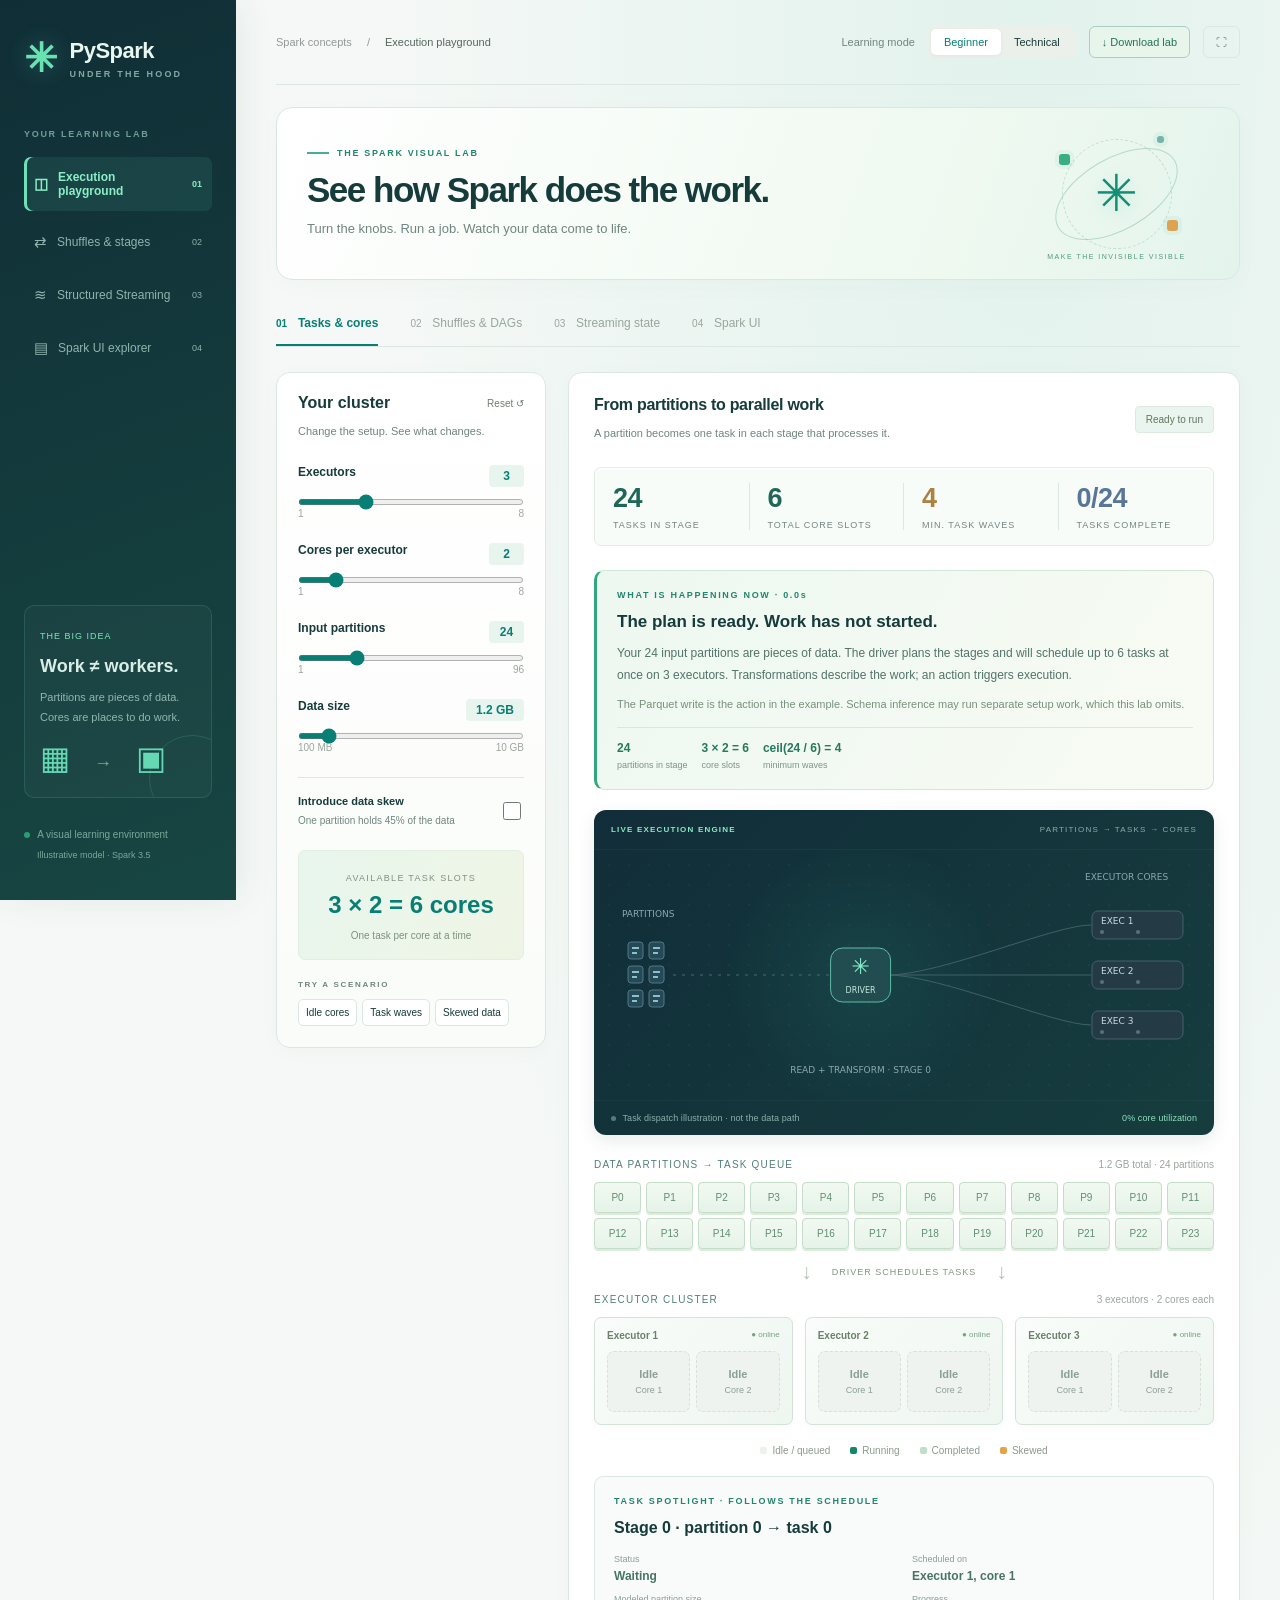
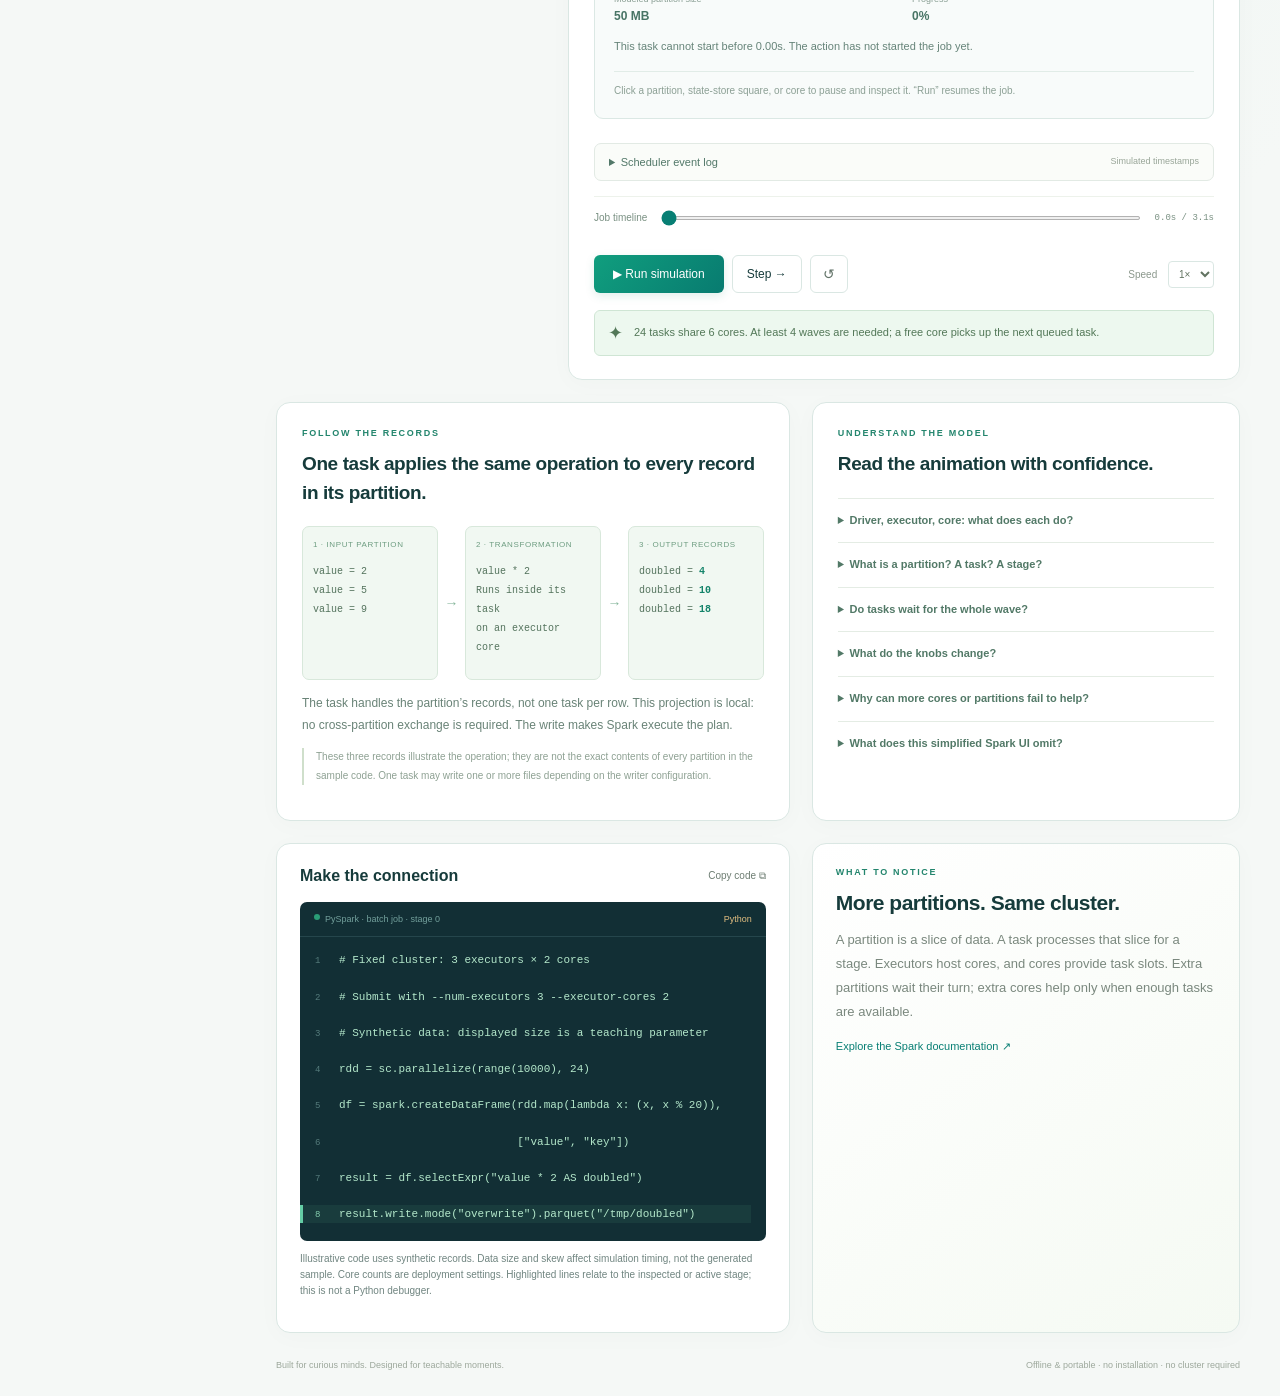
==== commit e39c13c3: "Explain execution with live narration, task inspection and record walkthroughs" ====
--- a/index.html
+++ b/index.html
@@ -1,27 +1,32 @@
 <!doctype html><html lang="en"><head><meta charset="utf-8"><meta name="viewport" content="width=device-width,initial-scale=1"><meta name="description" content="An interactive visual lab for understanding Spark tasks, executor cores, shuffles and stateful streaming."><title>PySpark Under the Hood</title><style>:root{--green:#087d60;--mint:#e6f5ed;--ink:#1f3430;--muted:#7c8883;--line:#e2e8e3;--amber:#e6a23c}*{box-sizing:border-box}body{margin:0;background:#f7f9f6;color:var(--ink);font:14px -apple-system,BlinkMacSystemFont,"Segoe UI",sans-serif}button,input,select{font:inherit}button,a,input,select{outline-offset:4px}button{cursor:pointer}button{border:0;background:none;color:inherit}aside{position:fixed;inset:0 auto 0 0;width:236px;background:#fff;border-right:1px solid var(--line);padding:35px 24px;display:flex;flex-direction:column}.brand{display:flex;gap:12px;align-items:center;color:var(--ink);text-decoration:none;font-size:22px;font-weight:750;letter-spacing:-.5px}.logo{font-size:40px;color:var(--green)}.brand-sub{display:block;font-size:9px;letter-spacing:2.2px;margin-top:5px}.nav-label,.preset-label{font-size:9px;letter-spacing:1.7px;color:var(--muted);font-weight:700;margin:48px 0 18px}nav{display:grid;gap:9px}nav button{display:flex;gap:10px;align-items:center;padding:13px 10px;text-align:left;border-radius:7px;font-size:15px;color:#7e8984}nav button span{font-size:12px}nav small{margin-left:auto;font-size:9px}nav button.selected{background:var(--mint);color:var(--green);font-weight:650}.sidebar-note{margin-top:auto;border:1px solid #e2ece4;border-radius:10px;background:#f9fbf8;padding:20px 15px}.pill{font-size:9px;letter-spacing:1px;color:var(--green)}h3{font-size:18px;margin:14px 0 9px}.sidebar-note p{font-size:11px;line-height:1.8;color:#7c8883}.mini-blocks{font-size:32px;color:var(--green)}.mini-blocks span{font-size:18px;margin:0 15px;color:#a4b2a9}.aside-footer{font-size:10px;line-height:2;margin-top:27px;color:#74827a}.aside-footer small{padding-left:13px;font-size:9px}.green-dot{display:inline-block;width:6px;height:6px;background:#2a9d76;border-radius:100%;margin-right:5px}main{margin-left:236px;padding:0 40px;max-width:1700px}header{height:85px;border-bottom:1px solid var(--line);display:flex;justify-content:space-between;align-items:center;font-size:11px}.breadcrumb{color:#919a95}.breadcrumb span{margin:0 12px}.breadcrumb b{color:#57675e;font-weight:500}.header-actions{display:flex;align-items:center;gap:13px}.mode-label{color:var(--muted)}.segmented{background:#ecf0eb;padding:3px;border-radius:7px;display:flex}.segmented button{font-size:11px;padding:7px 13px;border-radius:5px}.segmented button.active{background:#fff;box-shadow:0 1px 4px #0000000b;color:var(--green)}.icon-button{border:1px solid var(--line);border-radius:6px;padding:9px 12px;color:#627368}.heading{display:flex;justify-content:space-between;align-items:center;padding:32px 0 25px}.eyebrow{font-size:9px;letter-spacing:1.7px;font-weight:700;color:var(--green)}h1{font-size:34px;letter-spacing:-1.1px;margin:12px 0 9px;font-weight:650}.heading p{color:var(--muted);font-size:13px;margin:0}.lab-badge{border:1px solid var(--line);border-radius:20px;background:#fff;padding:9px 13px;font-size:10px}.lesson-tabs{display:flex;gap:32px;border-bottom:1px solid var(--line);margin-bottom:25px}.lesson-tabs button{padding:14px 0;color:#99a69d;font-size:10px;border-bottom:2px solid transparent}.lesson-tabs span{font-size:12px;margin-left:8px}.lesson-tabs .selected{color:var(--green);border-color:var(--green);font-weight:650}.workspace{display:grid;grid-template-columns:270px minmax(0,1fr);gap:22px}.card{background:#fff;border:1px solid var(--line);border-radius:12px}.controls{padding:21px}.panel-heading{display:flex;justify-content:space-between;align-items:center;gap:12px}h2{font-size:15px;font-weight:650;margin:0}.text-button{font-size:10px;color:#6d7d72;padding:0}.small{font-size:10px;line-height:1.6}.muted{color:var(--muted)}.control{margin-top:23px}.control label{display:flex;justify-content:space-between;font-size:11px;font-weight:600}.control output{background:#f1f5ef;border:1px solid #e6ece4;padding:3px 8px;border-radius:4px;min-width:35px;text-align:center;color:var(--green);font-size:12px}.control input{width:100%;accent-color:var(--green);margin:12px 0 3px;height:5px}.range-ends{display:flex;justify-content:space-between;color:#9ca69f;font-size:9px}.control-divider{border-top:1px solid var(--line);margin:24px 0 17px}.toggle-row{display:flex;justify-content:space-between;align-items:center;font-size:10px;gap:8px}.toggle-row small{display:block;font-size:9px;color:var(--muted);margin-top:6px}.toggle-row input{accent-color:var(--green);width:18px;height:18px}.formula{margin-top:22px;background:#f0f7f1;border:1px solid #e2eee2;border-radius:7px;text-align:center;padding:14px}.formula small{font-size:8px;letter-spacing:1.3px;color:#80917f}.formula b{display:block;font-size:20px;color:var(--green);margin:7px 0}.formula span{font-size:9px;color:#7e917d}.preset-label{margin:20px 0 10px;font-size:8px}.presets{display:flex;gap:5px;flex-wrap:wrap}.presets button{font-size:9px;border:1px solid var(--line);padding:7px;border-radius:5px}.simulation{padding:23px 25px;display:flex;flex-direction:column;min-width:0}.panel-heading p{margin-bottom:0}.status{font-size:9px;white-space:nowrap;border-radius:4px;background:#f0f5ef;color:#60765c;padding:6px 9px}.metrics{display:grid;grid-template-columns:repeat(4,1fr);margin:24px 0;border:1px solid var(--line);border-radius:7px;padding:15px 0}.metric{padding:0 18px;border-right:1px solid var(--line)}.metric:last-child{border:0}.metric b{font-size:24px;font-weight:600;display:block;letter-spacing:-.5px}.metric small{font-size:8px;color:var(--muted);letter-spacing:1px;display:block;margin-top:6px}.visual-label{font-size:9px;letter-spacing:1.3px;color:#76877b;display:flex;justify-content:space-between;margin-bottom:12px}.visual-label span{letter-spacing:0;font-size:9px;color:#9aa59d}.partition-grid{display:grid;grid-template-columns:repeat(12,1fr);gap:5px}.partition{border:1px solid #b5dcc5;background:#edf7ee;border-radius:4px;padding:8px 0;text-align:center;color:#618e71;font-size:9px;transition:background .25s,transform .25s}.partition.running{background:var(--green);color:#fff;border-color:var(--green);transform:translateY(-2px)}.partition.done{background:#c4e5d2;color:#34724e}.partition.hot{border-color:var(--amber);background:#fff2dd;color:#a57927}.partition.hot.running{background:#d89429;color:white}.flow{height:45px;display:flex;align-items:center;justify-content:center;color:#b4c2b6;font-size:21px;gap:20px}.flow small{font-size:9px;color:#80947f;letter-spacing:1px}.executors{display:grid;gap:12px}.executor{border:1px solid #dce7dc;border-radius:7px;padding:12px;background:#fafcf9}.executor-head{display:flex;justify-content:space-between;font-size:9px;margin-bottom:10px;color:#6b816a}.core-grid{display:grid;gap:6px}.core{background:#eef2ed;border:1px dashed #d8e1d6;border-radius:5px;height:55px;display:flex;flex-direction:column;justify-content:center;align-items:center;gap:5px;color:#9ca99a;font-size:9px;position:relative;overflow:hidden}.core.running{background:#e5f4e9;border:1px solid #9bc8ab;color:var(--green)}.core.hot{background:#fff2df;border-color:#e5bc78;color:#a47323}.core b{font-size:10px;z-index:1}.core small{font-size:8px;z-index:1}.core .progress{position:absolute;height:3px;bottom:0;left:0;background:#23966f}.legend{display:flex;justify-content:center;gap:20px;font-size:9px;color:#8c9a8b;padding:20px 0 13px}.legend i{display:inline-block;width:7px;height:7px;border-radius:2px;margin-right:5px;background:#edf1ec}.legend .r{background:#13866b}.legend .d{background:#bedfc8}.legend .h{background:#e3a346}.runbar{border-top:1px solid var(--line);padding-top:17px;display:flex;align-items:center;justify-content:space-between;margin-top:auto}.runbar>div{display:flex;gap:8px}.primary{background:var(--green);color:#fff;padding:11px 17px;border-radius:6px;font-size:11px}.secondary{border:1px solid var(--line);padding:11px 14px;border-radius:6px;font-size:11px}.speed{font-size:10px;color:#8b988c}.speed select{border:1px solid var(--line);padding:6px;border-radius:4px;background:white;color:#627361;margin-left:8px}.insight{display:flex;align-items:center;gap:11px;background:#f4f8ee;border:1px solid #e9eddf;border-radius:6px;margin-top:17px;padding:11px 13px;color:#6a8054}.insight>span{font-size:18px}.insight p{font-size:10px;line-height:1.6;margin:0}.bottom-grid{display:grid;grid-template-columns:1.2fr 1fr;gap:22px;margin:22px 0}.code-card,.takeaway{padding:23px}.code-meta{display:flex;font-size:9px;color:#8ca493;margin-top:17px;padding:12px 14px;background:#162d27;border-radius:7px 7px 0 0}.code-meta span:last-child{margin-left:auto}pre{margin:0;background:#162d27;color:#c6e0ce;padding:0 15px 18px;border-radius:0 0 7px 7px;overflow:auto;font:11px/1.8 ui-monospace,SFMono-Regular,monospace;min-height:150px}.takeaway h2{font-size:21px;margin-top:14px;letter-spacing:-.5px}.takeaway p{font-size:12px;line-height:1.85;color:#7a887e}.takeaway a{font-size:10px;color:var(--green);text-decoration:none}.tech-note{background:#f6f7f4;border-left:2px solid #bdcabb;padding:11px;font-size:10px;line-height:1.7;margin:14px 0}.dag{display:flex;align-items:center;justify-content:center;gap:10px;margin:8px 0 22px;flex-wrap:wrap}.dag-node{border:1px solid #bcd4c2;background:#f0f8f1;border-radius:6px;padding:12px 15px;font-size:10px;text-align:center}.dag-node small{display:block;color:#93a08f;font-size:8px;margin-top:5px}.boundary{color:#af792a;border:1px dashed #dcb36a;background:#fff7e8}.dag-node.current{box-shadow:0 0 0 2px #318d67}.stream-banner{background:#f0f7f1;border:1px solid #d9e9d8;border-radius:7px;padding:15px;margin-bottom:18px}.stream-banner b{font-size:13px;display:block;margin-bottom:7px}.stream-banner p{font-size:10px;margin:0;line-height:1.6;color:#72866e}.state-grid{display:grid;grid-template-columns:repeat(40,1fr);gap:2px;margin:8px 0 12px}.state-cell{height:8px;border-radius:1px;background:#ddeedd}.state-cell.running{background:#16876a}.state-cell.done{background:#91c4a4}.state-label{font-size:9px;color:#8a9987;line-height:1.6}.state-choices{display:flex;gap:5px;margin:17px 0}.state-choices button{border:1px solid var(--line);border-radius:5px;padding:9px;font-size:10px}.state-choices button.active{background:var(--mint);border-color:#9dcbb5;color:var(--green)}.stage-strip{display:flex;gap:8px;margin:18px 0}.stage-pill{flex:1;padding:11px;border:1px solid var(--line);border-radius:5px;font-size:10px}.stage-pill.current{background:var(--mint);border-color:#9dcbb5}.stage-pill small{display:block;font-size:8px;color:#7d8a80;margin-top:4px}.ui-table{width:100%;border-collapse:collapse;font-size:10px;margin:15px 0}.ui-table th{text-align:left;color:#8a988a;font-weight:500;padding:10px;border-bottom:1px solid var(--line)}.ui-table td{padding:12px 10px;border-bottom:1px solid #eff2ec}.table-progress{height:5px;background:#edf1e9;border-radius:4px;min-width:70px}.table-progress i{height:100%;background:var(--green);display:block}.timeline{display:grid;gap:6px;margin:15px 0}.timeline-row{display:flex;align-items:center;gap:8px;font-size:8px;color:#869781}.timeline-row div{flex:1;position:relative;height:14px;background:#f2f5ee}.timeline-row i{position:absolute;height:10px;top:2px;background:#a7d5b5;border-radius:2px}.ui-tabs{font-size:10px;color:var(--green);border-bottom:1px solid var(--line);padding:12px 0;word-spacing:20px}footer{display:flex;justify-content:space-between;color:#9da89c;font-size:9px;padding:5px 0 26px}.presentation aside{display:none}.presentation main{margin-left:0;max-width:1500px;margin:auto}button:hover{filter:brightness(.94)}@media(min-width:1450px){main{padding:0 55px}.simulation{padding:26px 32px}}@media(max-width:1100px){aside{width:200px;padding:28px 16px}main{margin-left:200px;padding:0 24px}.workspace{grid-template-columns:240px 1fr}.lesson-tabs{gap:22px}.metric{padding:0 10px}.metric small{letter-spacing:0}h1{font-size:28px}.lab-badge{display:none}}@media(max-width:850px){aside{display:none}main{margin-left:0;padding:0 20px}.workspace{grid-template-columns:1fr}.controls #sliders{display:grid;grid-template-columns:1fr 1fr;gap:0 24px}.controls .formula{display:none}.controls .presets{display:inline-flex}.bottom-grid{grid-template-columns:1fr}.lesson-tabs{gap:16px}.mode-label{display:none}.simulation{min-height:530px}}@media(max-width:500px){header{height:70px}.breadcrumb{display:none}.header-actions{margin-left:auto}.lesson-tabs{gap:10px;justify-content:space-between}.lesson-tabs span{font-size:9px;margin-left:3px}.heading{padding:24px 0}h1{font-size:25px}.simulation{padding:20px 15px}.metric b{font-size:20px}.metric small{font-size:7px}.speed{display:none}.partition-grid{grid-template-columns:repeat(8,1fr)}footer{display:block}footer span{display:block;margin-top:7px}.executors{grid-template-columns:repeat(2,1fr)!important}.state-grid{grid-template-columns:repeat(25,1fr)}.core-grid{grid-template-columns:repeat(2,1fr)!important}}@media(prefers-reduced-motion:reduce){*{transition:none!important}}
 /* Offline visual lab, edition 2 */
 :root{--green:#087f74;--mint:#e0f5ee;--ink:#163b3b;--line:#dae7e3;--muted:#708580}body{background:radial-gradient(ellipse at 80% 0%,#e2f2ed 0,transparent 45%),#f5f8f6}aside{background:linear-gradient(160deg,#102e36,#174642);border:0;color:#d9eee6;box-shadow:5px 0 35px #123a3212}.brand{color:#e8f7ef}.logo{color:#69e2b1;text-shadow:0 0 25px #53d5b955}.brand-sub{color:#7eaaa3}.nav-label{color:#6f9e98}nav button{color:#8eb4ad;transition:background .2s,transform .2s}nav button.selected{background:#6ae0bc18;color:#8befc6;box-shadow:inset 3px 0 #6fe1ba}nav button:hover{background:#ffffff0a;transform:translateX(3px)}.sidebar-note{background:#ffffff07;border:1px solid #7adac026;position:relative;overflow:hidden}.sidebar-note:after{content:'';position:absolute;right:-25px;bottom:-25px;width:85px;height:85px;border:1px solid #70e3b529;border-radius:50%}.sidebar-note .pill{color:#80e5bb}.sidebar-note p{color:#92b6ac}.mini-blocks{color:#64d9b4}.mini-blocks span{color:#7faa9f}.aside-footer{color:#7ba79b}.heading{position:relative;min-height:150px;margin:22px 0;padding:28px 30px;border:1px solid #d7e9df;border-radius:16px;background:linear-gradient(110deg,#ffffff 0%,#eff9f0 70%,#e3f4ed 100%);overflow:hidden;box-shadow:0 6px 28px #315b4505}.heading h1{font-size:35px;letter-spacing:-1.5px;position:relative;z-index:1}.heading p{font-size:13px;position:relative;z-index:1;max-width:560px;line-height:1.6}.eyebrow{display:flex;align-items:center;gap:8px;color:#23856d}.eyebrow-line{height:2px;width:22px;background:#48b18c;display:inline-block}.hero-art{position:relative;width:185px;height:115px;flex-shrink:0;display:flex;align-items:center;justify-content:center}.spark-core{font-size:51px;color:#138e73;text-shadow:0 4px 20px #27b39533;animation:spark-breathe 4s ease-in-out infinite}.orbit{position:absolute;width:135px;height:72px;border:1px solid #82b9a680;border-radius:50%;transform:rotate(-30deg)}.orbit-two{transform:rotate(40deg);width:110px;height:110px;border-style:dashed;border-color:#9cc7b080}.hero-art small{position:absolute;bottom:-9px;font-size:7px;letter-spacing:1.5px;color:#4e9a80}.satellite{position:absolute;width:11px;height:11px;border-radius:3px;background:#37ae85;box-shadow:0 0 0 4px #39ab8512}.s1{top:18px;left:35px;animation:float-one 5s ease-in-out infinite}.s2{bottom:20px;right:31px;background:#dca452;animation:float-one 4s ease-in-out infinite reverse}.s3{top:0;right:45px;width:7px;height:7px;background:#75b3ad;animation:float-one 6s ease-in-out infinite}.card{border-radius:14px;box-shadow:0 4px 24px #18453906}.controls{background:linear-gradient(#fff,#fafcf9)}.panel-heading h2{font-size:16px}.simulation{position:relative}.simulation .panel-heading h2{letter-spacing:-.3px}.metrics{background:#f8fcf9;border-color:#e3ece5;box-shadow:inset 0 1px 0 #fff}.metric b{color:#206758;font-size:27px}.metric small{font-size:9px}.metrics .metric:nth-child(3) b{color:#ac8242}.metrics .metric:nth-child(4) b{color:#597696}.control label{font-size:12px}.small{font-size:11px}.controls .range-ends{font-size:10px}.controls output{background:#e8f4ee;border:0;font-weight:650;padding:4px 10px}.controls input[type=range]{height:6px}.formula{background:linear-gradient(115deg,#e8f6ed,#eff5e5);padding:17px}.formula b{font-size:24px}.formula small{font-size:9px}.formula span{font-size:10px}.control{margin-top:24px}.presets button{background:#fff;transition:background .2s,box-shadow .2s;font-size:10px}.presets button:hover{background:#e9f7ef;box-shadow:0 2px 7px #246d4722}.toggle-row{font-size:11px}.toggle-row small{font-size:10px;line-height:1.5}.primary{background:linear-gradient(130deg,#109e7e,#087b70);box-shadow:0 3px 10px #14896322;font-size:12px;padding:12px 19px;transition:transform .2s,box-shadow .2s}.primary:hover{transform:translateY(-1px);box-shadow:0 5px 14px #14896333}.secondary{font-size:12px;background:#fff}.status{background:#e9f5ee;border:1px solid #dcebe0;padding:7px 10px;font-size:10px}.download-button{border:1px solid #a9cfc0;background:#e7f5eb;color:#227559;font-size:11px;padding:9px 12px;border-radius:6px}.engine{border-radius:12px;background:linear-gradient(135deg,#112d39,#163d3e);margin:0 0 24px;overflow:hidden;box-shadow:0 6px 17px #113c3418;position:relative}.engine-top,.engine-footer{display:flex;justify-content:space-between;align-items:center;padding:15px 17px;color:#8aafab;font-size:8px;letter-spacing:1.2px}.engine-top span:first-child{color:#8beac2;font-weight:600}.engine-top{border-bottom:1px solid #ffffff0a}.engine-footer{padding:12px 17px;letter-spacing:.1px;font-size:9px;border-top:1px solid #ffffff08;color:#8eada9}.engine-footer span:last-child{color:#8fe0bd}canvas#engine{display:block;width:100%;height:250px}.live-dot{display:inline-block;width:5px;height:5px;border-radius:50%;background:#597a79;margin-right:4px}.is-running .live-dot{background:#82e6b7;box-shadow:0 0 8px #82e6b7;animation:live-pulse 1.5s ease-in-out infinite}.playhead{display:flex;align-items:center;gap:12px;border-top:1px solid #edf2eb;padding:15px 0;color:#799082;font-size:10px}.playhead input{flex:1;min-width:30px;height:4px;accent-color:var(--green)}.playhead output{white-space:nowrap;font:9px ui-monospace,monospace}.visual-label{font-size:10px;color:#518077;letter-spacing:1.2px}.visual-label span{font-size:10px}.partition{padding:9px 0;font-size:10px;background:linear-gradient(#f1f9f0,#e6f3e8);border-color:#c3ddc7;box-shadow:0 2px 0 #dcebdc}.partition.running{background:linear-gradient(#21ab87,#087e6b);box-shadow:0 3px 7px #24967833;color:white;transform:translateY(-2px)}.partition.done{background:#daf0dc;border-color:#c4e3c8;box-shadow:none}.partition.hot{background:#fff1d9;border-color:#e8c58b}.partition.hot.running{background:linear-gradient(#e9b35c,#cd933b)}.core{height:61px;border-radius:7px;color:#8a9f96;background:#eef3ef}.core.running{background:linear-gradient(135deg,#e1f6ec,#cdeede);border:1px solid #91cdb1;box-shadow:0 3px 9px #1e955610}.core .progress{height:4px;background:linear-gradient(90deg,#0f9276,#55c48c)}.core.hot{background:linear-gradient(135deg,#fff2db,#ffe6b9);border-color:#dcaf6b}.core.hot .progress{background:#d5a041}.core b{font-size:11px}.core small{font-size:9px}.executor{background:linear-gradient(135deg,#f9fcfa,#eef6f0);border-color:#d3e3d7;box-shadow:0 3px 10px #275b3805}.executor-head{font-size:10px}.executor-head span{font-size:8px;color:#76a381}.insight{border-color:#cfe5d4;background:#edf8ef;color:#537858}.insight p{font-size:11px}.takeaway{background:linear-gradient(145deg,#fff,#f5faf3)}.takeaway p{font-size:13px}.takeaway a{font-size:11px}.tech-note{font-size:11px;background:#f1f5ee}.code-card pre{font-size:11px;line-height:1.9;background:#122f35;color:#b4e8cb}.code-meta{background:#122f35;color:#729f9b;border-bottom:1px solid #25464c;margin-bottom:0;padding-bottom:12px}pre{padding-top:14px}.code-meta span:last-child{color:#e1bd80}.code-card{overflow:hidden}.code-card .small{font-size:10px}.state-comparison{display:grid;grid-template-columns:1fr 1fr 60px;gap:10px;margin:0 0 18px}.compare-card{border:1px solid #e1e9e0;border-radius:9px;padding:15px;background:#f8faf5}.compare-card.chosen{background:linear-gradient(120deg,#edf8ef,#e2f2e9);border-color:#92c7ac;box-shadow:0 3px 12px #257e4310}.compare-card>span{font-size:8px;letter-spacing:1.2px;color:#71917d}.compare-card>b{display:block;font-size:30px;letter-spacing:-1px;color:#347855;margin:5px 0}.compare-card small{font-size:9px;color:#71917d}.compare-bars{display:grid;grid-template-columns:repeat(12,1fr);gap:3px;min-height:31px;align-content:start;margin-bottom:8px}.compare-bars i{height:5px;background:#78bf98;border-radius:1px}.compare-equals{display:flex;align-items:center;justify-content:center;flex-direction:column;color:#819989}.compare-equals b{font-size:30px}.compare-equals span{font-size:9px;text-align:center;line-height:1.6}.state-cell{height:9px;box-shadow:inset 0 0 0 .5px #aad0ab33}.state-cell.running{background:#138972;box-shadow:0 0 4px #52ccae}.stream-banner{border-left:3px solid #179b7e}.dag-node{background:linear-gradient(#f6fbf5,#e7f3e8);border-color:#c1dcca;padding:14px 16px;font-size:11px}.dag-node.current{border-color:#4caa86;box-shadow:0 0 0 2px #189d6c15}.dag-node.boundary{background:#fff6e6;border-color:#d9b774}.stage-pill{font-size:11px}.stage-pill small{font-size:9px}.ui-table{font-size:11px}.timeline-row{font-size:9px}.timeline-row div{height:18px;border-radius:3px}.timeline-row i{height:14px;background:linear-gradient(90deg,#5cbea2,#a7d5b5)!important}.legend{font-size:10px}.runbar{border-top:0}.technical-mode .tech-note{border-color:#618f9b;background:#edf4f6}.technical-mode #technical{color:#477b92}.technical-mode .eyebrow{color:#487d91}@keyframes spark-breathe{0%,100%{transform:scale(1) rotate(0deg)}50%{transform:scale(1.08) rotate(9deg)}}@keyframes float-one{0%,100%{transform:translate(0,0) rotate(0deg)}50%{transform:translate(5px,-9px) rotate(18deg)}}@keyframes live-pulse{0%,100%{opacity:1}50%{opacity:.4}}@media(max-width:1200px){.hero-art{width:130px}.heading h1{font-size:30px}.heading{padding:24px}.download-button{font-size:10px}.header-actions{gap:8px}.mode-label{display:none}}@media(max-width:1000px){.hero-art{display:none}.metric b{font-size:24px}.engine-top{font-size:7px;letter-spacing:.5px}.metric small{font-size:8px}}@media(max-width:500px){.download-button{padding:8px;font-size:9px}.heading{padding:20px}.heading h1{font-size:25px}.heading p{font-size:12px}.engine-top{flex-wrap:wrap;gap:8px}.state-comparison{grid-template-columns:1fr 1fr}.compare-equals{display:none}.state-grid{grid-template-columns:repeat(25,1fr)}.engine-footer{font-size:8px}.metric b{font-size:21px}.metric small{font-size:7px}.playhead label{font-size:9px}.header-actions{width:100%;justify-content:flex-end}.segmented button{padding:7px 9px}}@media(prefers-reduced-motion:reduce){*,*:before,*:after{animation:none!important;transition:none!important}}
+/* Explanations follow the schedule. */
+.narration{background:linear-gradient(120deg,#edf8f1,#f8fbf3);border:1px solid #cfe6d8;border-left:3px solid #30a780;border-radius:10px;padding:19px 20px;margin:0 0 20px}.narration h3{font-size:17px;line-height:1.4;margin:10px 0}.narration p{font-size:12px;color:#52746a;line-height:1.8;margin:8px 0}.narration-detail{font-size:11px;color:#78917b;line-height:1.7}.math-strip{display:flex;gap:14px;flex-wrap:wrap;border-top:1px solid #d8e9dc;margin-top:14px;padding-top:13px}.math-strip span{font-size:9px;color:#7b9684}.math-strip b{display:block;color:#27795f;font-size:12px;margin-bottom:5px}.inspector{border:1px solid #dbe8e4;background:#f8fbfa;border-radius:9px;padding:19px;margin:7px 0 19px}.inspector h3{font-size:16px;line-height:1.5;margin:10px 0}.inspector p{color:#668479;font-size:11px;line-height:1.8}.inspector>small{display:block;color:#8ca095;font-size:10px;border-top:1px solid #e1ece7;margin-top:14px;padding-top:11px;line-height:1.6}.task-facts{display:grid;grid-template-columns:1fr 1fr;gap:11px 16px;margin:14px 0}.task-facts span{font-size:9px;color:#8a9f94}.task-facts b{display:block;font-size:12px;color:#487465;margin-top:5px}.inspector-tech{padding:11px;background:#edf4f6;border-radius:5px}.partition[role=button],.core[role=button],.state-cell[role=button]{cursor:pointer}.partition[role=button]:hover,.core[role=button]:hover{outline:2px solid #58b191;outline-offset:1px}.state-cell[role=button]:hover{outline:2px solid #205f50;position:relative;z-index:1}.event-panel{border:1px solid #e2eae4;border-radius:7px;margin:5px 0 15px;background:#fafcf9;padding:12px 14px}.event-panel summary{color:#527869;font-size:11px;cursor:pointer}.event-panel summary span{font-size:9px;color:#98a598;float:right}.event-row{display:flex;gap:12px;border-top:1px solid #eaf0e9;padding:10px 0;color:#6b8576;font-size:10px;line-height:1.5}.event-row:first-child{margin-top:12px}.event-row time{color:#408d72;font:10px ui-monospace,monospace;min-width:45px}.learning-grid{display:grid;grid-template-columns:1.2fr 1fr;gap:22px;margin:22px 0}.record-card,.guide-card{padding:25px}.record-card h2,.guide-card h2{font-size:19px;line-height:1.5;margin:12px 0 19px;letter-spacing:-.4px}.record-sequence{display:grid;grid-template-columns:1fr 15px 1fr 15px 1fr;gap:6px;align-items:stretch}.record-sequence>div{background:#f1f8f2;border:1px solid #d8e8db;border-radius:7px;padding:12px 10px}.record-sequence>span{align-self:center;color:#86b69b;text-align:center}.record-sequence small{display:block;color:#6e9d81;font-size:8px;line-height:1.6;letter-spacing:.6px}.record-sequence p{font:10px/1.9 ui-monospace,monospace;color:#54735d}.record-sequence b{color:#128369}.record-card>div>p{font-size:12px;line-height:1.85;color:#698377}.record-card .example-note{font-size:10px;color:#8ea193;border-left:2px solid #cfdfcb;padding-left:12px}.guide-card details,.record-card details{border-top:1px solid #e4ece4;padding:13px 0}.guide-card summary,.record-card summary{cursor:pointer;color:#527967;font-size:11px;font-weight:600;line-height:1.6}.guide-card details p,.record-card details p{font-size:11px;color:#839784;line-height:1.85;margin-bottom:2px}.code-line{display:block;margin-left:-15px;padding-left:12px;border-left:3px solid transparent;white-space:pre}.code-active{background:#68d5a313;border-left-color:#64cda5}.line-number{display:inline-block;width:24px;color:#557c7c;font-size:9px;user-select:none}.code-active .line-number{color:#83ccac}.code-card pre{line-height:1.65}.code-card pre code{display:block}.partition:focus-visible,.core:focus-visible,.state-cell:focus-visible{outline:2px solid #136e60;outline-offset:2px}@media(max-width:1100px){.record-sequence{grid-template-columns:1fr}.record-sequence>span{transform:rotate(90deg)}.record-sequence>div{padding:12px}.record-sequence p{margin:6px 0}.math-strip{gap:10px}.math-strip b{font-size:11px}}@media(max-width:850px){.learning-grid{grid-template-columns:1fr}.record-sequence{grid-template-columns:1fr 15px 1fr 15px 1fr}.record-sequence>span{transform:none}.narration h3{font-size:16px}}@media(max-width:500px){.record-sequence{grid-template-columns:1fr}.record-sequence>span{transform:rotate(90deg)}.narration{padding:15px}.math-strip{display:grid;grid-template-columns:1fr 1fr}.task-facts{grid-template-columns:1fr}.event-panel summary span{display:none}.record-card,.guide-card{padding:20px}}
+
+@media(min-width:851px){.controls{align-self:start;position:sticky;top:18px}}
 </style></head><body>
 <aside><a class="brand" href="#"><span class="logo">✳</span><span>PySpark<span class="brand-sub">UNDER THE HOOD</span></span></a><div class="nav-label">YOUR LEARNING LAB</div><nav><button data-view="execution" class="selected">◫ <span>Execution playground</span><small>01</small></button><button data-view="shuffle">⇄ <span>Shuffles & stages</span><small>02</small></button><button data-view="streaming">≋ <span>Structured Streaming</span><small>03</small></button><button data-view="ui">▤ <span>Spark UI explorer</span><small>04</small></button></nav><div class="sidebar-note"><span class="pill">THE BIG IDEA</span><h3>Work ≠ workers.</h3><p>Partitions are pieces of data.<br>Cores are places to do work.</p><div class="mini-blocks">▦ <span>→</span> ▣</div></div><div class="aside-footer"><span class="green-dot"></span> A visual learning environment<br><small>Illustrative model · Spark 3.5</small></div></aside>
 <main><header><div class="breadcrumb">Spark concepts <span>/</span> <b id="crumb">Execution playground</b></div><div class="header-actions"><span class="mode-label">Learning mode</span><div class="segmented"><button id="beginner" class="active">Beginner</button><button id="technical">Technical</button></div><button id="download" class="download-button" title="Save a portable offline copy">↓ Download lab</button><button id="present" class="icon-button" title="Toggle presentation mode">⛶</button></div></header>
 <section class="heading"><div><div class="eyebrow"><span class="eyebrow-line"></span> THE SPARK VISUAL LAB</div><h1 id="title">See how Spark does the work.</h1><p id="subtitle">Turn the knobs. Run a job. Watch your data come to life.</p></div><div class="hero-art" aria-hidden="true"><span class="orbit orbit-one"></span><span class="orbit orbit-two"></span><div class="spark-core">✳</div><i class="satellite s1"></i><i class="satellite s2"></i><i class="satellite s3"></i><small>MAKE THE INVISIBLE VISIBLE</small></div></section>
 <div class="lesson-tabs"><button data-view="execution" class="selected">01 <span>Tasks & cores</span></button><button data-view="shuffle">02 <span>Shuffles & DAGs</span></button><button data-view="streaming">03 <span>Streaming state</span></button><button data-view="ui">04 <span>Spark UI</span></button></div>
 <section class="workspace"><div class="controls card"><div class="panel-heading"><h2>Your cluster</h2><button id="reset" class="text-button">Reset ↺</button></div><p class="muted small">Change the setup. See what changes.</p><div id="sliders"></div><div class="control-divider"></div><label class="toggle-row"><span><b>Introduce data skew</b><small>One partition holds 45% of the data</small></span><input id="skew" type="checkbox"></label><div id="extra-controls"></div><div class="formula"><small>AVAILABLE TASK SLOTS</small><b id="slots"></b><span>One task per core at a time</span></div><div class="preset-label">TRY A SCENARIO</div><div class="presets"><button data-preset="idle">Idle cores</button><button data-preset="waves">Task waves</button><button data-preset="skew">Skewed data</button></div></div>
-<div class="simulation card"><div class="panel-heading"><div><h2 id="sim-title">From partitions to parallel work</h2><p class="muted small" id="sim-note">A partition becomes one task in this stage.</p></div><span id="status" class="status">Ready to run</span></div><div class="metrics" id="metrics"></div><div class="engine"><div class="engine-top"><span>LIVE EXECUTION ENGINE</span><span id="engine-state">PARTITIONS → TASKS → CORES</span></div><canvas id="engine" aria-label="Animated data partitions moving through the driver to executor cores" role="img"></canvas><div class="engine-footer"><span><i class="live-dot"></i> Logical flow · illustrative timing</span><span id="engine-util">0% core utilization</span></div></div><div id="visual"></div><div class="playhead"><label for="scrub">Job timeline</label><input id="scrub" type="range" min="0" max="1000" value="0" aria-label="Seek through the simulation"><output id="clock">0.0s</output></div><div class="runbar"><div><button id="run" class="primary">▶ Run simulation</button><button id="step" class="secondary">Step →</button><button id="restart" class="icon-button" title="Restart simulation">↺</button></div><label class="speed">Speed <select id="speed"><option value="1">1×</option><option value="2">2×</option><option value="4">4×</option></select></label></div><div class="insight"><span>✦</span><p id="insight"></p></div></div></section>
-<section class="bottom-grid"><div class="card code-card"><div class="panel-heading"><h2>Make the connection</h2><button class="text-button" id="copy">Copy code ⧉</button></div><div class="code-meta"><span class="green-dot"></span> <span id="code-title">PySpark · batch job</span><span>Python</span></div><pre><code id="code"></code></pre><p class="small muted" id="code-note"></p></div><div class="card takeaway"><div class="eyebrow">WHAT TO NOTICE</div><h2 id="take-title">More partitions. Same cluster.</h2><p id="take-text"></p><div id="technical-note"></div><a id="docs" href="https://spark.apache.org/docs/3.5.7/rdd-programming-guide.html" target="_blank" rel="noreferrer">Explore the Spark documentation ↗</a></div></section><footer>Built for curious minds. Designed for teachable moments.<span>Offline & portable · no installation · no cluster required</span></footer></main><script>const $=id=>document.getElementById(id);
+<div class="simulation card"><div class="panel-heading"><div><h2 id="sim-title">From partitions to parallel work</h2><p class="muted small" id="sim-note">A partition becomes one task in this stage.</p></div><span id="status" class="status">Ready to run</span></div><div class="metrics" id="metrics"></div><div id="narration" class="narration"></div><div class="engine"><div class="engine-top"><span>LIVE EXECUTION ENGINE</span><span id="engine-state">PARTITIONS → TASKS → CORES</span></div><canvas id="engine" aria-label="Animated data partitions moving through the driver to executor cores" role="img"></canvas><div class="engine-footer"><span><i class="live-dot"></i> Task dispatch illustration · not the data path</span><span id="engine-util">0% core utilization</span></div></div><div id="visual"></div><div id="inspector" class="inspector"></div><details class="event-panel"><summary>Scheduler event log <span>Simulated timestamps</span></summary><div id="event-log"></div></details><div class="playhead"><label for="scrub">Job timeline</label><input id="scrub" type="range" min="0" max="1000" value="0" aria-label="Seek through the simulation"><output id="clock">0.0s</output></div><div class="runbar"><div><button id="run" class="primary">▶ Run simulation</button><button id="step" class="secondary">Step →</button><button id="restart" class="icon-button" title="Restart simulation">↺</button></div><label class="speed">Speed <select id="speed"><option value="1">1×</option><option value="2">2×</option><option value="4">4×</option></select></label></div><div class="insight"><span>✦</span><p id="insight"></p></div></div></section>
+<section class="learning-grid"><div class="card record-card"><div class="eyebrow">FOLLOW THE RECORDS</div><h2 id="record-title"></h2><div id="record-example"></div></div><div class="card guide-card"><div class="eyebrow">UNDERSTAND THE MODEL</div><h2>Read the animation with confidence.</h2><div id="concept-guide"></div></div></section><section class="bottom-grid"><div class="card code-card"><div class="panel-heading"><h2>Make the connection</h2><button class="text-button" id="copy">Copy code ⧉</button></div><div class="code-meta"><span class="green-dot"></span> <span id="code-title">PySpark · batch job</span><span>Python</span></div><pre><code id="code"></code></pre><p class="small muted" id="code-note"></p></div><div class="card takeaway"><div class="eyebrow">WHAT TO NOTICE</div><h2 id="take-title">More partitions. Same cluster.</h2><p id="take-text"></p><div id="technical-note"></div><a id="docs" href="https://spark.apache.org/docs/3.5.7/rdd-programming-guide.html" target="_blank" rel="noreferrer">Explore the Spark documentation ↗</a></div></section><footer>Built for curious minds. Designed for teachable moments.<span>Offline & portable · no installation · no cluster required</span></footer></main><script>const $=id=>document.getElementById(id);
 const cfg={executors:3,cores:2,partitions:24,size:1200,shuffle:12,state:200,skew:false,repartition:false,target:16};
+let inspected=null,currentCode='',guideSignature='',recordSignature='';
 let view='execution',technical=false,running=false,elapsed=0,last=0,model=[],total=0;
 const names={execution:'Execution playground',shuffle:'Shuffles & stages',streaming:'Structured Streaming',ui:'Spark UI explorer'};
 const titles={execution:['See how Spark does the work.','Turn the knobs. Run a job. Watch your data come to life.'],shuffle:['Follow the data through a shuffle.','Trace the DAG. Cross a stage boundary. See why data moves.'],streaming:['More state partitions. Same cluster.','Explore how streaming state is distributed and processed, one micro-batch at a time.'],ui:['Read the story behind the Spark UI.','Connect the running simulation to the metrics you see in a real job.']};
 const specs=[['executors','Executors',1,8,1],['cores','Cores per executor',1,8,1],['partitions','Input partitions',1,96,1],['size','Data size',100,10000,100]];
 function slider(key,label,min,max,step){return `<div class="control"><label for="${key}">${label}<output id="out-${key}">${key==='size'?fmt(cfg[key]):cfg[key]}</output></label><input id="${key}" type="range" min="${min}" max="${max}" step="${step}" value="${cfg[key]}"><div class="range-ends"><span>${key==='size'?'100 MB':min}</span><span>${key==='size'?'10 GB':max}</span></div></div>`}
-function fmt(n){return n>=1000?`${(n/1000).toFixed(1)} GB`:`${Math.round(n)} MB`}
+function fmt(n){return n>=1000?`${(n/1000).toFixed(1)} GB`:`${n<10?n.toFixed(2):Math.round(n)} MB`}
 function controls(){ $('sliders').innerHTML=specs.map(s=>slider(...s)).join(''); $('skew').checked=cfg.skew;$('skew').disabled=view==='streaming'; $('extra-controls').innerHTML=view==='streaming'?`<div class="state-choices"><button data-state="200" class="${cfg.state===200?'active':''}">200 state partitions</button><button data-state="800" class="${cfg.state===800?'active':''}">800 state partitions</button></div><p class="small muted">Comparison of two fresh queries with separate checkpoints.</p>`:view==='shuffle'?slider('shuffle','SQL shuffle partitions',1,96,1)+`<label class="toggle-row" style="margin-top:18px"><span><b>Add repartition()</b><small>An explicit extra shuffle before groupBy</small></span><input id="repartition" type="checkbox" ${cfg.repartition?'checked':''}></label>`+(cfg.repartition?slider('target','repartition() target',1,96,1):''):'';
 $('sliders').querySelectorAll('input').forEach(bindRange);$('extra-controls').querySelectorAll('input[type=range]').forEach(bindRange);const r=$('repartition');if(r)r.onchange=()=>{cfg.repartition=r.checked;resetSimulation();controls();render()};document.querySelectorAll('[data-state]').forEach(b=>b.onclick=()=>{cfg.state=+b.dataset.state;resetSimulation();controls();render()})}
 function bindRange(el){el.oninput=()=>{cfg[el.id]=+el.value;resetSimulation();$('out-'+el.id).textContent=el.id==='size'?fmt(cfg[el.id]):cfg[el.id];render()}}
 function buildModel(){const slots=cfg.executors*cfg.cores;let stages=view==='streaming'?[{name:'Read events',n:cfg.partitions,kind:'input'},{name:'Update state + sink',n:cfg.state,kind:'state'}]:view==='shuffle'?[{name:'Read + filter',n:cfg.partitions,kind:'input'},...(cfg.repartition?[{name:'Repartition output',n:cfg.target,kind:'repartition'}]:[]),{name:'Aggregate + write',n:cfg.shuffle,kind:'aggregate'}]:[{name:'Read + transform',n:cfg.partitions,kind:'input'}];let start=0;
 model=stages.map((s,si)=>{const clocks=Array(slots).fill(start);const tasks=Array.from({length:s.n},(_,id)=>{let core=clocks.indexOf(Math.min(...clocks));const hot=cfg.skew&&view!=='streaming'&&id===0&&s.n>1;const mb=cfg.size*(cfg.skew&&view!=='streaming'&&s.n>1?(hot?.45:.55/(s.n-1)):1/s.n);const duration=.22+mb/90*(s.kind==='state'?1.25:1);const task={id,core,start:clocks[core],end:clocks[core]+duration,duration,mb,hot};clocks[core]=task.end;return task});const end=Math.max(...clocks);const st={...s,id:si,start,end,tasks};start=end+.65;return st});total=model.at(-1).end}
-function resetSimulation(){running=false;elapsed=0;buildModel()}
+function resetSimulation(){inspected=null;running=false;elapsed=0;buildModel()}
 function currentStage(){return model.find(s=>elapsed<s.end)||model.at(-1)}
 function taskStatus(t){return elapsed>=t.end?'done':elapsed>0&&elapsed>=t.start?'running':'pending'}
 function metric(val,label){return `<div class="metric"><b>${val}</b><small>${label}</small></div>`}
@@ -29,18 +34,18 @@
 $('slots').textContent=`${cfg.executors} × ${cfg.cores} = ${slots} cores`;$('status').textContent=completed?'Job complete':barrier?'Shuffling data':elapsed===0?'Ready to run':running?'Running': 'Paused';$('run').textContent=running?'Ⅱ Pause':completed?'↺ Run again':elapsed?'▶ Resume':'▶ Run simulation';$('sim-title').textContent=view==='streaming'?'A micro-batch, many state stores':view==='shuffle'?'One DAG. Multiple stages.':view==='ui'?'Spark UI · teaching edition':'From partitions to parallel work';$('sim-note').textContent=technical?'Fixed cluster · spark.task.cpus = 1 · AQE disabled · no retries':'A partition becomes one task in each stage that processes it.';
 $('metrics').innerHTML=metric(st.n,view==='streaming'&&st.kind==='state'?'STATE TASKS':'TASKS IN STAGE')+metric(slots,'TOTAL CORE SLOTS')+metric(Math.ceil(st.n/slots),'MIN. TASK WAVES')+metric(`${done}/${st.n}`,'TASKS COMPLETE');
 let html='';if(view==='shuffle'||view==='streaming')html+=dag(st);
-if(view==='streaming'){html+=`${stateComparison()}<div class="stream-banner"><b>${cfg.state} state partitions ≠ ${cfg.state} cores</b><p>${cfg.executors} executors × ${cfg.cores} cores = ${slots} simultaneous tasks. The stateful stage needs at least ${Math.ceil(cfg.state/slots)} waves on this cluster.</p></div><div class="visual-label">PARTITIONED STATE STORES <span>one store per partition for this operator</span></div><div class="state-grid">${Array.from({length:cfg.state},(_,i)=>`<div class="state-cell ${st.kind==='state'?taskStatus(st.tasks[i]):''}" title="State partition ${i} · key hash mod ${cfg.state}"></div>`).join('')}</div><p class="state-label">Each square represents one logical state partition. Tasks update assigned stores and commit a checkpoint version. Stores are logical units, not dedicated machines.</p>`}
-if(view==='ui'){html+=ui(st)}else{html+=`<div class="visual-label">${st.kind==='state'?'STATE UPDATE TASK QUEUE':'DATA PARTITIONS → TASK QUEUE'}<span>${fmt(cfg.size)} total · ${st.n} partitions</span></div><div class="partition-grid">${st.tasks.slice(0,96).map(t=>`<div class="partition ${taskStatus(t)} ${t.hot?'hot':''}" title="Partition ${t.id}: ${fmt(t.mb)} · ${taskStatus(t)}">${st.kind==='state'?'S':'P'}${t.id}${t.hot?' ▴':''}</div>`).join('')}</div>${st.n>96?`<p class="state-label">First 96 task cards shown. All ${st.n} tasks are scheduled; the store grid above shows every state partition.</p>`:''}<div class="flow">↓ <small>${barrier?'SHUFFLE EXCHANGE':elapsed===0?'DRIVER SCHEDULES TASKS':`${active.length} RUNNING · ${st.n-done-active.length} QUEUED`}</small> ↓</div>`+executorView(st)}
-html+=`<div class="legend"><span><i></i>Idle / queued</span><span><i class="r"></i>Running</span><span><i class="d"></i>Completed</span><span><i class="h"></i>Skewed</span></div>`;$('visual').innerHTML=html;document.body.classList.toggle('is-running',running);$('scrub').value=Math.round(elapsed/total*1000);$('clock').textContent=elapsed.toFixed(1)+'s / '+total.toFixed(1)+'s';$('engine-util').textContent=Math.round(active.length/slots*100)+'% core utilization';$('engine-state').textContent=barrier?'SHUFFLE BOUNDARY · EXCHANGING DATA':completed?'ALL TASKS COMPLETE':elapsed===0?'PARTITIONS → TASKS → CORES':`${active.length} ACTIVE · ${st.n-done-active.length} WAITING`;drawScene();
+if(view==='streaming'){html+=`${stateComparison()}<div class="stream-banner"><b>${cfg.state} state partitions ≠ ${cfg.state} cores</b><p>${cfg.executors} executors × ${cfg.cores} cores = ${slots} simultaneous tasks. The stateful stage needs at least ${Math.ceil(cfg.state/slots)} waves on this cluster.</p></div><div class="visual-label">PARTITIONED STATE STORES <span>one store per partition for this operator</span></div><div class="state-grid">${Array.from({length:cfg.state},(_,i)=>`<div class="state-cell ${st.kind==='state'?taskStatus(st.tasks[i]):''}" data-task="${i}" data-stage="1" tabindex="0" role="button" aria-label="Inspect state partition ${i}" title="State partition ${i} · key hash mod ${cfg.state}"></div>`).join('')}</div><p class="state-label">Each square represents one logical state partition. Tasks update assigned stores and commit a checkpoint version. Stores are logical units, not dedicated machines.</p>`}
+if(view==='ui'){html+=ui(st)}else{html+=`<div class="visual-label">${st.kind==='state'?'STATE UPDATE TASK QUEUE':'DATA PARTITIONS → TASK QUEUE'}<span>${fmt(cfg.size)} total · ${st.n} partitions</span></div><div class="partition-grid">${st.tasks.slice(0,96).map(t=>`<div class="partition ${taskStatus(t)} ${t.hot?'hot':''}" data-task="${t.id}" data-stage="${st.id}" tabindex="0" role="button" aria-label="Inspect partition ${t.id}, ${taskStatus(t)}" title="Partition ${t.id}: ${fmt(t.mb)} · ${taskStatus(t)}">${st.kind==='state'?'S':'P'}${t.id}${t.hot?' ▴':''}</div>`).join('')}</div>${st.n>96?`<p class="state-label">First 96 task cards shown. All ${st.n} tasks are scheduled; the store grid above shows every state partition.</p>`:''}<div class="flow">↓ <small>${barrier?'SHUFFLE EXCHANGE':elapsed===0?'DRIVER SCHEDULES TASKS':`${active.length} RUNNING · ${st.n-done-active.length} QUEUED`}</small> ↓</div>`+executorView(st)}
+html+=`<div class="legend"><span><i></i>Idle / queued</span><span><i class="r"></i>Running</span><span><i class="d"></i>Completed</span><span><i class="h"></i>Skewed</span></div>`;$('visual').innerHTML=html;document.body.classList.toggle('is-running',running);$('scrub').value=Math.round(elapsed/total*1000);$('clock').textContent=elapsed.toFixed(1)+'s / '+total.toFixed(1)+'s';$('engine-util').textContent=Math.round(active.length/slots*100)+'% core utilization';$('engine-state').textContent=barrier?'SHUFFLE BOUNDARY · EXCHANGING DATA':completed?'ALL TASKS COMPLETE':elapsed===0?'PARTITIONS → TASKS → CORES':`${active.length} ACTIVE · ${st.n-done-active.length} WAITING`;drawScene();renderTeaching(st);
 const waves=Math.ceil(st.n/slots);$('insight').textContent=barrier?'Shuffle boundary: the upstream stage has finished. Data is exchanged before downstream tasks begin.':completed?'All tasks finished. Notice that the cluster size stayed constant throughout the job.':cfg.skew&&view!=='streaming'?'Watch the amber task: its larger partition keeps a core busy after other cores finish. The next stage waits for every upstream task.':st.n<slots?`${st.n} tasks can use only ${st.n} of ${slots} cores. ${slots-st.n} cores have no work in this stage.`:`${st.n} tasks share ${slots} cores. At least ${waves} waves are needed; a free core picks up the next queued task.`;
 updateCode();$('take-title').textContent=view==='streaming'?'State is data, not hardware.':view==='shuffle'?'A shuffle changes the plan.':cfg.skew?'The slowest task sets the pace.':'More partitions. Same cluster.';$('take-text').textContent=view==='streaming'?`At 800 partitions, keys are split into more state stores than at 200. With ${slots} cores, only ${slots} tasks can run at once. More partitions reduce average state per task but add scheduling, store and checkpoint overhead.`:view==='shuffle'?'Narrow operations like filter can be pipelined within a stage. groupBy gathers matching keys through a shuffle. Explicit repartition(n) adds an exchange and chooses its output partition count; the SQL setting controls the aggregation shuffle here.':cfg.skew?'A hot key or uneven data can make a single partition much larger. Other cores become idle while its task continues. Increasing the partition count alone cannot split one hot grouping key.':'A partition is a slice of data. A task processes that slice for a stage. Executors host cores, and cores provide task slots. Extra partitions wait their turn; extra cores help only when enough tasks are available.';
 $('technical-note').innerHTML=technical?`<div class="tech-note">${view==='streaming'?'Spark 3.5 checkpoint rule: do not change spark.sql.shuffle.partitions when restarting the same stateful query. This comparison uses fresh checkpoints and does not migrate existing state. Input replay and sink semantics must be planned separately.':'Assumptions: fixed executors, one CPU per task, no failures, no speculative copies, no AQE coalescing. “Waves” is a lower bound, not a Spark scheduler barrier. Real duration depends on I/O, locality, spill and contention.'}</div>`:view==='streaming'?'<div class="tech-note">Changing 200 → 800 compares new queries. In Spark 3.5, changing this setting on an existing stateful checkpoint is not a supported restart.</div>':'';$('docs').href=view==='streaming'?'https://spark.apache.org/docs/3.5.7/structured-streaming-programming-guide.html':'https://spark.apache.org/docs/3.5.7/rdd-programming-guide.html'}
-function executorView(st){return `<div class="visual-label">EXECUTOR CLUSTER <span>${cfg.executors} executors · ${cfg.cores} cores each</span></div><div class="executors" style="grid-template-columns:repeat(${Math.min(cfg.executors,4)},1fr)">${Array.from({length:cfg.executors},(_,e)=>`<div class="executor"><div class="executor-head"><b>Executor ${e+1}</b><span>● online</span></div><div class="core-grid" style="grid-template-columns:repeat(${Math.min(cfg.cores,4)},1fr)">${Array.from({length:cfg.cores},(_,c)=>{const task=st.tasks.find(t=>t.core===e*cfg.cores+c&&taskStatus(t)==='running');return `<div class="core ${task?'running':''} ${task?.hot?'hot':''}"><b>${task?'Task '+task.id:'Idle'}</b><small>Core ${c+1}${task?' · '+Math.min(100,Math.round((elapsed-task.start)/task.duration*100))+'%':''}</small>${task?`<span class="progress" style="width:${(elapsed-task.start)/task.duration*100}%"></span>`:''}</div>`}).join('')}</div></div>`).join('')}</div>`}
+function executorView(st){return `<div class="visual-label">EXECUTOR CLUSTER <span>${cfg.executors} executors · ${cfg.cores} cores each</span></div><div class="executors" style="grid-template-columns:repeat(${Math.min(cfg.executors,4)},1fr)">${Array.from({length:cfg.executors},(_,e)=>`<div class="executor"><div class="executor-head"><b>Executor ${e+1}</b><span>● online</span></div><div class="core-grid" style="grid-template-columns:repeat(${Math.min(cfg.cores,4)},1fr)">${Array.from({length:cfg.cores},(_,c)=>{const task=st.tasks.find(t=>t.core===e*cfg.cores+c&&taskStatus(t)==='running');return `<div data-core="${e*cfg.cores+c}" data-stage="${st.id}" role="button" tabindex="0" aria-label="Inspect executor ${e+1} core ${c+1}" class="core ${task?'running':''} ${task?.hot?'hot':''}"><b>${task?'Task '+task.id:'Idle'}</b><small>Core ${c+1}${task?' · '+Math.min(100,Math.round((elapsed-task.start)/task.duration*100))+'%':''}</small>${task?`<span class="progress" style="width:${(elapsed-task.start)/task.duration*100}%"></span>`:''}</div>`}).join('')}</div></div>`).join('')}</div>`}
 function dag(st){return `<div class="dag">${model.map((s,i)=>`${i?'<span>→</span><div class="dag-node boundary">Shuffle<small>wide dependency</small></div><span>→</span>':''}<div class="dag-node ${st.id===i?'current':''}">${s.name}<small>Stage ${i} · ${s.n} tasks</small></div>`).join('')}</div><div class="stage-strip">${model.map(s=>`<div class="stage-pill ${s.id===st.id?'current':''}">Stage ${s.id}: ${s.name}<small>${elapsed>=s.end?'Complete':elapsed<s.start?'Waiting':'Active'} · ${s.tasks.filter(t=>taskStatus(t)==='done').length}/${s.n} tasks</small></div>`).join('')}</div>`}
 function ui(st){return `<div class="ui-tabs">Jobs Stages Executors <span style="color:#95a28d">Simulated</span></div><table class="ui-table"><thead><tr><th>Stage</th><th>Status</th><th>Tasks</th><th>Progress</th></tr></thead><tbody>${model.map(s=>{const d=s.tasks.filter(t=>taskStatus(t)==='done').length;return `<tr><td>${s.id} · ${s.name}</td><td>${elapsed>=s.end?'Complete':elapsed<s.start?'Pending':elapsed===0?'Ready':'Active'}</td><td>${d}/${s.n}</td><td><div class="table-progress"><i style="width:${d/s.n*100}%"></i></div></td></tr>`}).join('')}</tbody></table><div class="visual-label">TASK TIMELINE <span>${elapsed.toFixed(1)} / ${total.toFixed(1)} simulated seconds</span></div><div class="timeline">${Array.from({length:cfg.executors*cfg.cores},(_,c)=>`<div class="timeline-row"><span>E${Math.floor(c/cfg.cores)+1} C${c%cfg.cores+1}</span><div>${st.tasks.filter(t=>t.core===c&&elapsed>=t.start).map(t=>`<i title="Task ${t.id}" style="left:${t.start/total*100}%;width:${(Math.min(elapsed,t.end)-t.start)/total*100}%;background:${t.hot?'#e6b25d':'#a7d5b5'}"></i>`).join('')}</div></div>`).join('')}</div>`+executorView(st)}
-function updateCode(){const slots=cfg.executors*cfg.cores;let code=`# Fixed cluster: ${cfg.executors} executors × ${cfg.cores} cores\n# Submit with --num-executors ${cfg.executors} --executor-cores ${cfg.cores}\n# Synthetic data: displayed size is a teaching parameter\nrdd = sc.parallelize(range(10000), ${cfg.partitions})\ndf = spark.createDataFrame(rdd.map(lambda x: (x, x % 20)),\n                           ["value", "key"])\n`;if(view==='streaming'){code=`# Same cluster: ${cfg.executors} executors, ${slots} cores\nfrom pyspark.sql import functions as F\nspark.conf.set("spark.sql.shuffle.partitions", "${cfg.state}")\nevents = spark.readStream.format("rate").load()\ncounts = events.groupBy((F.col("value") % 1000).alias("key")).count()\nquery = (counts.writeStream.format("console")\n    .outputMode("update")\n    .option("checkpointLocation", "/tmp/fresh-state-${cfg.state}")\n    .start())\n# Use a new checkpoint for this comparison (Spark 3.5).`;}else if(view==='shuffle'){code+=`spark.conf.set("spark.sql.adaptive.enabled", "false")\nspark.conf.set("spark.sql.shuffle.partitions", "${cfg.shuffle}")\n${cfg.repartition?`df = df.repartition(${cfg.target})  # explicit shuffle\n`:''}result = df.filter("value >= 0").groupBy("key").count()\nresult.write.mode("overwrite").parquet("/tmp/key-counts")`; }else{code+=`result = df.selectExpr("value * 2 AS doubled")\nresult.write.mode("overwrite").parquet("/tmp/doubled")`;}if(technical&&view!=='streaming')code+='\n# inspect the physical plan before triggering the write:\nresult.explain("formatted")';$('code').textContent=code;$('code-title').textContent=view==='streaming'?'PySpark · stateful micro-batch':'PySpark · batch job';$('code-note').textContent=view==='streaming'?'The stateful operator has its own partitioning. Input partition and size controls model an illustrative source, independent of the rate example.':'Illustrative code uses synthetic records. Data size and skew affect simulation timing, not the generated sample. Core counts are deployment settings.'}
+function updateCode(){const slots=cfg.executors*cfg.cores;let code=`# Fixed cluster: ${cfg.executors} executors × ${cfg.cores} cores\n# Submit with --num-executors ${cfg.executors} --executor-cores ${cfg.cores}\n# Synthetic data: displayed size is a teaching parameter\nrdd = sc.parallelize(range(10000), ${cfg.partitions})\ndf = spark.createDataFrame(rdd.map(lambda x: (x, x % 20)),\n                           ["value", "key"])\n`;if(view==='streaming'){code=`# Same cluster: ${cfg.executors} executors, ${slots} cores\nfrom pyspark.sql import functions as F\nspark.conf.set("spark.sql.shuffle.partitions", "${cfg.state}")\nevents = spark.readStream.format("rate").load()\ncounts = events.groupBy((F.col("value") % 1000).alias("key")).count()\nquery = (counts.writeStream.format("console")\n    .outputMode("update")\n    .option("checkpointLocation", "/tmp/fresh-state-${cfg.state}")\n    .start())\n# Use a new checkpoint for this comparison (Spark 3.5).`;}else if(view==='shuffle'){code+=`spark.conf.set("spark.sql.adaptive.enabled", "false")\nspark.conf.set("spark.sql.shuffle.partitions", "${cfg.shuffle}")\n${cfg.repartition?`df = df.repartition(${cfg.target})  # explicit shuffle\n`:''}result = df.filter("value >= 0").groupBy("key").count()\nresult.write.mode("overwrite").parquet("/tmp/key-counts")`; }else{code+=`result = df.selectExpr("value * 2 AS doubled")\nresult.write.mode("overwrite").parquet("/tmp/doubled")`;}if(technical&&view!=='streaming')code=code.replace('result.write','# Inspect the plan before the write action.\nresult.explain("formatted")\nresult.write');currentCode=code;$('code').innerHTML=code.split('\n').map((line,i)=>`<span class="code-line ${isActiveCode(line)?'code-active':''}"><span class="line-number">${i+1}</span>${escapeText(line)}</span>`).join('\n');$('code-title').textContent=view==='streaming'?`PySpark · stateful micro-batch · stage ${inspected?inspected.stage:currentStage().id}`:`PySpark · batch job · stage ${inspected?inspected.stage:currentStage().id}`;$('code-note').textContent=view==='streaming'?'The stateful operator has its own partitioning. Input partition and size controls model an illustrative source, independent of the rate example. Highlighted lines relate to the inspected or active stage.':'Illustrative code uses synthetic records. Data size and skew affect simulation timing, not the generated sample. Core counts are deployment settings. Highlighted lines relate to the inspected or active stage; this is not a Python debugger.'}
 function switchView(v){view=v;document.querySelectorAll('[data-view]').forEach(b=>b.classList.toggle('selected',b.dataset.view===v));$('crumb').textContent=names[v];$('title').textContent=titles[v][0];$('subtitle').textContent=titles[v][1];resetSimulation();controls();render()}
-document.querySelectorAll('[data-view]').forEach(b=>b.onclick=()=>switchView(b.dataset.view));$('skew').onchange=()=>{cfg.skew=$('skew').checked;resetSimulation();render()};$('run').onclick=()=>{if(elapsed>=total)elapsed=0;running=!running;last=performance.now();render()};$('step').onclick=()=>{running=false;const next=model.flatMap(s=>s.tasks.flatMap(t=>[t.start,t.end])).filter(t=>t>elapsed+.001);elapsed=elapsed===0?.002:Math.min(total,next.length?Math.min(...next)+.002:total);render()};$('restart').onclick=()=>{resetSimulation();render()};$('reset').onclick=()=>{Object.assign(cfg,{executors:3,cores:2,partitions:24,size:1200,shuffle:12,state:200,skew:false,repartition:false,target:16});resetSimulation();controls();render()};$('beginner').onclick=()=>mode(false);$('technical').onclick=()=>mode(true);function mode(t){technical=t;document.body.classList.toggle('technical-mode',t);$('beginner').classList.toggle('active',!t);$('technical').classList.toggle('active',t);render()};$('present').onclick=()=>document.body.classList.toggle('presentation');$('copy').onclick=async()=>{try{await navigator.clipboard.writeText($('code').textContent);$('copy').textContent='Copied ✓';setTimeout(()=>$('copy').textContent='Copy code ⧉',1500)}catch{$('copy').textContent='Select code to copy'}};document.querySelectorAll('[data-preset]').forEach(b=>b.onclick=()=>{Object.assign(cfg,{executors:3,cores:2,partitions:b.dataset.preset==='idle'?3:24,skew:b.dataset.preset==='skew'});resetSimulation();controls();render()});
+document.querySelectorAll('[data-view]').forEach(b=>b.onclick=()=>switchView(b.dataset.view));$('skew').onchange=()=>{cfg.skew=$('skew').checked;resetSimulation();render()};$('run').onclick=()=>{if(elapsed>=total)elapsed=0;running=!running;last=performance.now();render()};$('step').onclick=()=>{running=false;const next=model.flatMap(s=>s.tasks.flatMap(t=>[t.start,t.end])).filter(t=>t>elapsed+.001);elapsed=elapsed===0?.002:Math.min(total,next.length?Math.min(...next)+.002:total);render()};$('restart').onclick=()=>{resetSimulation();render()};$('reset').onclick=()=>{Object.assign(cfg,{executors:3,cores:2,partitions:24,size:1200,shuffle:12,state:200,skew:false,repartition:false,target:16});resetSimulation();controls();render()};$('beginner').onclick=()=>mode(false);$('technical').onclick=()=>mode(true);function mode(t){technical=t;document.body.classList.toggle('technical-mode',t);$('beginner').classList.toggle('active',!t);$('technical').classList.toggle('active',t);render()};$('present').onclick=()=>document.body.classList.toggle('presentation');$('copy').onclick=async()=>{try{await navigator.clipboard.writeText(currentCode);$('copy').textContent='Copied ✓';setTimeout(()=>$('copy').textContent='Copy code ⧉',1500)}catch{$('copy').textContent='Select code to copy'}};document.querySelectorAll('[data-preset]').forEach(b=>b.onclick=()=>{Object.assign(cfg,{executors:3,cores:2,partitions:b.dataset.preset==='idle'?3:24,skew:b.dataset.preset==='skew'});resetSimulation();controls();render()});
 let rendered=0;function tick(now){if(running){elapsed=Math.min(total,elapsed+(now-last)/1000*+$('speed').value);if(elapsed>=total)running=false;if(now-rendered>100||!running){render();rendered=now}}last=now;if(running)drawScene();requestAnimationFrame(tick)}switchView('execution');requestAnimationFrame(tick);
 $('scrub').oninput=()=>{running=false;elapsed=total*+$('scrub').value/1000;render()};
 $('download').onclick=async()=>{try{const clone=document.documentElement.cloneNode(true);for(const link of clone.querySelectorAll('link[rel=stylesheet]')){const style=document.createElement('style');style.textContent=await (await fetch(link.href)).text();link.replaceWith(style)}for(const script of clone.querySelectorAll('script[src]')){script.textContent=await (await fetch(script.src)).text();script.removeAttribute('src')}const html='<!doctype html>\n'+clone.outerHTML;const a=document.createElement('a');a.href=URL.createObjectURL(new Blob([html],{type:'text/html'}));a.download='PySpark Under the Hood.html';a.click();setTimeout(()=>URL.revokeObjectURL(a.href),1000)}catch{$('download').textContent='Use the portable HTML copy'}};
@@ -62,4 +67,24 @@
 if(elapsed>0&&elapsed<total){const flight=.45;const recent=st.tasks.filter(t=>elapsed>=t.start&&elapsed-t.start<Math.min(flight,t.duration*.35)).slice(-32);for(const t of recent){const p=Math.min(1,(elapsed-t.start)/Math.min(flight,t.duration*.35)),y=top+space*(Math.floor(t.core/cfg.cores)+.5);let x,yy;if(p<.35){x=left+25+(mid-left-55)*p/.35;yy=125}else{const q=(p-.35)/.65;const x0=mid+27,x1=mid+80,x2=right-75,x3=right-38;x=(1-q)**3*x0+3*(1-q)**2*q*x1+3*(1-q)*q*q*x2+q**3*x3;yy=(1-q)**3*125+3*(1-q)**2*q*125+3*(1-q)*q*q*y+q**3*y}ctx.shadowBlur=12;ctx.shadowColor=t.hot?'#eaba63':'#54ddb6';round(x-5,yy-5,10,10,3,t.hot?'#ffc46b':'#6af0c3');ctx.shadowBlur=0}
 for(const t of st.tasks.filter(t=>taskStatus(t)==='running').slice(0,64)){const y=top+space*(Math.floor(t.core/cfg.cores)+.5);const p=(elapsed-t.start)/t.duration;ctx.strokeStyle=t.hot?'#ffc46b':'#58dfb5';ctx.lineWidth=2;ctx.beginPath();ctx.arc(right+43,y-3,6,-Math.PI/2,-Math.PI/2+p*Math.PI*2);ctx.stroke()}}
 }
+
+function escapeText(s){return String(s).replace(/[&<>"']/g,c=>({'&':'&amp;','<':'&lt;','>':'&gt;','"':'&quot;',"'":'&#39;'}[c]))}
+function isActiveCode(line){const st=inspected?model[inspected.stage]:currentStage();if(elapsed===0&&!inspected)return line.includes('write.mode')||line.includes('.start()');if(view==='streaming')return st.kind==='input'?line.includes('readStream'):line.includes('groupBy')||line.includes('checkpointLocation');if(view==='shuffle')return st.kind==='input'?line.includes('.filter('):st.kind==='repartition'?line.includes('.repartition('):line.includes('groupBy')||line.includes('result.write');return line.includes('selectExpr')||line.includes('result.write')}
+function renderTeaching(st){const slots=cfg.executors*cfg.cores,active=st.tasks.filter(t=>taskStatus(t)==='running'),done=st.tasks.filter(t=>taskStatus(t)==='done'),queued=st.tasks.filter(t=>taskStatus(t)==='pending');const barrier=elapsed>0&&elapsed<st.start;
+let title,body,code;
+if(elapsed===0){title='The plan is ready. Work has not started.';body=`Your ${cfg.partitions} input partitions are pieces of data. The driver plans the stages and will schedule up to ${slots} tasks at once on ${cfg.executors} executors. Transformations describe the work; an action triggers execution.`;code=view==='streaming'?'writeStream.start() starts the query; each micro-batch is processed through its plan.':'The Parquet write is the action in the example. Schema inference may run separate setup work, which this lab omits.'}
+else if(elapsed>=total){title=view==='streaming'?'This micro-batch has finished.':'Every task in this illustrated job has finished.';body=view==='streaming'?`The tasks have updated ${cfg.state} logical state stores for one operator. The query retains this state for the next micro-batch and persists progress in its checkpoint.`:`All ${model.reduce((n,s)=>n+s.n,0)} tasks across ${model.length} stage${model.length===1?'':'s'} completed. Green partitions mean processing finished; they do not imply the data is cached in memory.`;code=view==='streaming'?'A real query continues with later micro-batches. This lab visualizes one batch.':'Task counts are per stage: the same data can be processed by new tasks after a shuffle.'}
+else if(barrier){title=`Stage ${st.id-1} is finished. A shuffle separates it from stage ${st.id}.`;body=`Upstream tasks have produced shuffle output. Downstream tasks will read the appropriate blocks from that output. The next stage has ${st.n} partitions and therefore ${st.n} tasks; the cluster still has ${slots} cores.`;code='Real shuffle writes happen during upstream tasks and reads during downstream tasks. The short amber interval is a teaching illustration, not a separate Spark stage.'}
+else{title=`Stage ${st.id}: ${active.length} tasks are running, ${queued.length} are waiting.`;body=`${done.length} of ${st.n} tasks have finished. ${slots-active.length} cores are idle at this instant. When one running task finishes, that same core can take another queued task; executors are reused.`;code=st.kind==='state'?`Each task reads and updates one state partition. State partition count ${cfg.state} is work organization; ${slots} cores is concurrency.`:st.kind==='aggregate'?'Matching keys arrive in the same shuffle partition. Tasks merge partial counts and write their output.':st.kind==='repartition'?`These tasks process the ${cfg.target} partitions created by repartition(${cfg.target}). The following keyed aggregation still needs its own shuffle.`:view==='shuffle'?'Read and filter are pipelined locally. For count aggregation, Spark can combine counts locally before shuffling partial results.':'Each task reads its assigned partition, applies value * 2 to its records, and writes its output.'}
+$('narration').innerHTML=`<div class="eyebrow">WHAT IS HAPPENING NOW · ${elapsed.toFixed(1)}s</div><h3>${title}</h3><p>${body}</p><div class="narration-detail">${code}</div><div class="math-strip"><span><b>${st.n}</b> partitions in stage</span><span><b>${cfg.executors} × ${cfg.cores} = ${slots}</b> core slots</span><span><b>ceil(${st.n} / ${slots}) = ${Math.ceil(st.n/slots)}</b> minimum waves</span></div>`;
+renderInspector(st);const events=[];for(const stage of model){if(stage.id&&elapsed>=stage.start-.65)events.push({time:stage.start-.65,text:`Stage ${stage.id-1} complete → shuffle boundary before stage ${stage.id}.`});for(const t of stage.tasks){if(elapsed>0&&t.start<=elapsed)events.push({time:t.start,text:`Stage ${stage.id} · task ${t.id} starts on E${Math.floor(t.core/cfg.cores)+1} / C${t.core%cfg.cores+1}.`});if(t.end<=elapsed)events.push({time:t.end,text:`Stage ${stage.id} · task ${t.id} finishes; its core becomes available.`})}}events.sort((a,b)=>a.time-b.time);$('event-log').innerHTML=events.length?events.slice(-6).reverse().map(e=>`<div class="event-row"><time>${e.time.toFixed(2)}s</time><span>${e.text}</span></div>`).join(''):'<p class="small muted">Press Run or Step to see real events from this simulation’s schedule.</p>';
+renderRecords(st);renderGuide();}
+function inspectTask(id,stage){running=false;inspected={id,stage};render()}
+function renderInspector(st){let selected=inspected?model[inspected.stage]:st;const focus=inspected&&inspected.id!==undefined?selected.tasks[inspected.id]:selected.tasks.find(t=>taskStatus(t)==='running')||selected.tasks.find(t=>taskStatus(t)==='pending')||selected.tasks.at(-1);let msg;
+if(inspected&&inspected.core!==undefined){const c=inspected.core;const assigned=selected.tasks.filter(t=>t.core===c),active=assigned.find(t=>taskStatus(t)==='running'),next=assigned.find(t=>taskStatus(t)==='pending');msg=`<h3>Executor ${Math.floor(c/cfg.cores)+1} · core ${c%cfg.cores+1}</h3><p>${active?`Running task ${active.id}; this task occupies one core until it finishes.`:next?`Idle now. Task ${next.id} is scheduled at ${next.start.toFixed(2)}s; the stage may be waiting on an upstream shuffle.`:'Idle: no more tasks are assigned to this core in this stage.'}</p><p>${assigned.length} tasks assigned to this core in the model. Its executor has ${cfg.cores} total core slots.</p>`}else{const t=focus,status=taskStatus(t),progress=status==='done'?100:status==='pending'?0:Math.round((elapsed-t.start)/t.duration*100);const units=selected.kind==='state'?'state partition':'partition';msg=`<h3>Stage ${selected.id} · ${units} ${t.id} → task ${t.id}</h3><div class="task-facts"><span>Status <b>${status==='pending'?'Waiting':status==='done'?'Complete':'Running'}</b></span><span>Scheduled on <b>Executor ${Math.floor(t.core/cfg.cores)+1}, core ${t.core%cfg.cores+1}</b></span><span>${selected.kind==='state'?'Modeled work share':'Modeled partition size'} <b>${fmt(t.mb)}</b></span><span>Progress <b>${progress}%</b></span></div><p>${status==='pending'?`This task cannot start before ${t.start.toFixed(2)}s. ${elapsed===0?(selected.id>0?'The job has not started. This task also depends on the upstream stage and its shuffle.':'The action has not started the job yet.'):elapsed<selected.start?'It waits for the previous stage and shuffle boundary.':'Its assigned core is still processing earlier work.'}`:status==='running'?`The task started at ${t.start.toFixed(2)}s and is modeled to finish at ${t.end.toFixed(2)}s. Its core is occupied for ${t.duration.toFixed(2)} simulated seconds.`:`The task finished at ${t.end.toFixed(2)}s. This core can now process a different partition.`}${t.hot?' This is the large skewed partition: it contains 45% of the modeled data.':''}</p>${technical?`<p class="inspector-tech">Task identity is stage + partition in this model. The assigned executor/core and duration are deterministic teaching choices; real scheduling uses locality, resources and runtime conditions.</p>`:''}`}
+$('inspector').innerHTML=`<div class="eyebrow">${inspected?'YOUR SELECTION · SIMULATION PAUSED':'TASK SPOTLIGHT · FOLLOWS THE SCHEDULE'}</div>${msg}<small>Click a partition, state-store square, or core to pause and inspect it. “Run” resumes the job.</small>`;}
+function renderRecords(st){let html,title;if(view==='streaming'){const a=1007%cfg.state,b=1207%cfg.state;title='A micro-batch updates counts, not machines.';html=`<div class="record-sequence"><div><small>1 · EVENTS THIS BATCH</small><p>key A: 2 new events<br>key B: 3 new events</p></div><span>→</span><div><small>2 · ROUTE BY KEY</small><p>A → state partition ${a}<br>B → state partition ${b}</p></div><span>→</span><div><small>3 · READ + UPDATE STATE</small><p>A: 6 + 2 = <b>8</b><br>B: 10 + 3 = <b>13</b></p></div></div><p>At 200 partitions these keys share partition 7. At 800 they belong to partitions 207 and 407. Each key still has one count; the cluster does not change.</p><p class="example-note">Illustrative keys use fixed toy hashes A = 1007 and B = 1207, then hash mod N. These are not Spark’s actual hash values. This record example explains an update; it is separate from the simulated task-size model.</p><details><summary>What is persisted between micro-batches?</summary><p>A state store holds a partition’s key/value state for an operator. Tasks read its prior version, apply new events, and commit updates. Checkpoint storage supports recovery; executor-local store files may also exist. State can outlive an individual task or executor.</p></details>`}else if(view==='shuffle'){title='Matching keys must meet before the final count.';html=`<div class="record-sequence"><div><small>1 · DIFFERENT INPUT PARTITIONS</small><p>P0: (0, key=0), (1, key=1)<br>P1: (20, key=0), (21, key=1)</p></div><span>→</span><div><small>2 · SHUFFLE BY KEY</small><p>key 0’s partial counts → one bucket<br>key 1’s partial counts → one bucket</p></div><span>→</span><div><small>3 · MERGE COUNTS</small><p>key 0 → <b>2</b><br>key 1 → <b>2</b></p></div></div><p>Changing SQL shuffle partitions changes the number of buckets for the aggregation, not the number of machines. Multiple keys may share a bucket. Even empty buckets can still have tasks.</p><p class="example-note">Four illustrative records, not the full sample dataset. Spark may perform partial aggregation before exchanging data. Actual bucket IDs depend on Spark’s key hash.</p><details><summary>Where does repartition() fit?</summary><p>repartition(${cfg.target}) without a key distributes records across ${cfg.target} output partitions. It does not place all equal keys together. The later groupBy("key") therefore needs a keyed exchange with ${cfg.shuffle} output partitions in this plan (AQE off).</p></details>`}else{title='One task applies the same operation to every record in its partition.';html=`<div class="record-sequence"><div><small>1 · INPUT PARTITION</small><p>value = 2<br>value = 5<br>value = 9</p></div><span>→</span><div><small>2 · TRANSFORMATION</small><p><code>value * 2</code><br>Runs inside its task<br>on an executor core</p></div><span>→</span><div><small>3 · OUTPUT RECORDS</small><p>doubled = <b>4</b><br>doubled = <b>10</b><br>doubled = <b>18</b></p></div></div><p>The task handles the partition’s records, not one task per row. This projection is local: no cross-partition exchange is required. The write makes Spark execute the plan.</p><p class="example-note">These three records illustrate the operation; they are not the exact contents of every partition in the sample code. One task may write one or more files depending on the writer configuration.</p>`} $('record-title').textContent=title;if(recordSignature!==html){$('record-example').innerHTML=html;recordSignature=html;}}
+function renderGuide(){const guide=[['Driver, executor, core: what does each do?','The driver plans and coordinates the application. Executors are worker processes that execute tasks and can hold cached data or state. Cores provide concurrent task slots. The moving packets illustrate dispatch; most dataset reads and shuffle transfers do not pass through the driver.'],['What is a partition? A task? A stage?','A partition is a logical slice of a dataset. A task processes one partition for a particular stage. A stage groups work that can run without an intervening shuffle. New stages create new tasks, even when they process the same original records.'],['Do tasks wait for the whole wave?','No. “Wave” helps count how many batches of available slots are needed. Spark schedules new tasks as cores become free; it does not wait for all tasks in an imaginary wave. Uneven tasks overlap across waves.'],['What do the knobs change?',`Executors and cores change concurrency (${cfg.executors*cfg.cores} slots here). Input partitions change source-stage task count. Data size changes this model’s task duration; it does not allocate a real ${fmt(cfg.size)} dataset. SQL shuffle partitions changes exchange output counts in the shuffle lab, not the input or cluster.`],['Why can more cores or partitions fail to help?','Extra cores are idle when there are too few runnable tasks. More partitions add scheduling overhead. A single hot grouping key still goes to one keyed partition; extra buckets alone do not divide that key.'],['What does this simplified Spark UI omit?','It displays this teaching plan’s stages, tasks and timeline. Real Spark can run additional jobs for schema inference, metadata, or internal work. The source setup in the code is not simulated here. Durations are synthetic, and green means finished, not cached.']];if(view==='streaming')guide.push(['Can I change 200 to 800 on my existing checkpoint?','Under Spark 3.5 semantics, do not restart the same stateful checkpoint with a changed shuffle-partition count. This lab compares new queries with separate checkpoints; it does not move existing state. A production change requires planning state recovery, input replay and sink behavior.']);if(technical)guide.push(['How does AQE change the real plan?','For batch SQL, Adaptive Query Execution can coalesce shuffle partitions or apply supported skew optimizations, so configured shuffle partitions need not equal final task count. This lab disables AQE and assumes spark.task.cpus = 1, no retries and a fixed cluster.']);const html=guide.map(([q,a])=>`<details><summary>${q}</summary><p>${a}</p></details>`).join('');if(guideSignature!==html){$('concept-guide').innerHTML=html;guideSignature=html;}}
+function inspectClick(event){const target=event.target.closest('[data-task],[data-core]');if(!target)return;running=false;inspected=target.dataset.core!==undefined?{core:+target.dataset.core,stage:+target.dataset.stage}:{id:+target.dataset.task,stage:+target.dataset.stage};render()}
+$('visual').onclick=inspectClick;$('visual').onkeydown=event=>{if(event.key==='Enter'||event.key===' '){if(event.target.closest('[data-task],[data-core]')){event.preventDefault();inspectClick(event)}}};
 </script></body></html>
